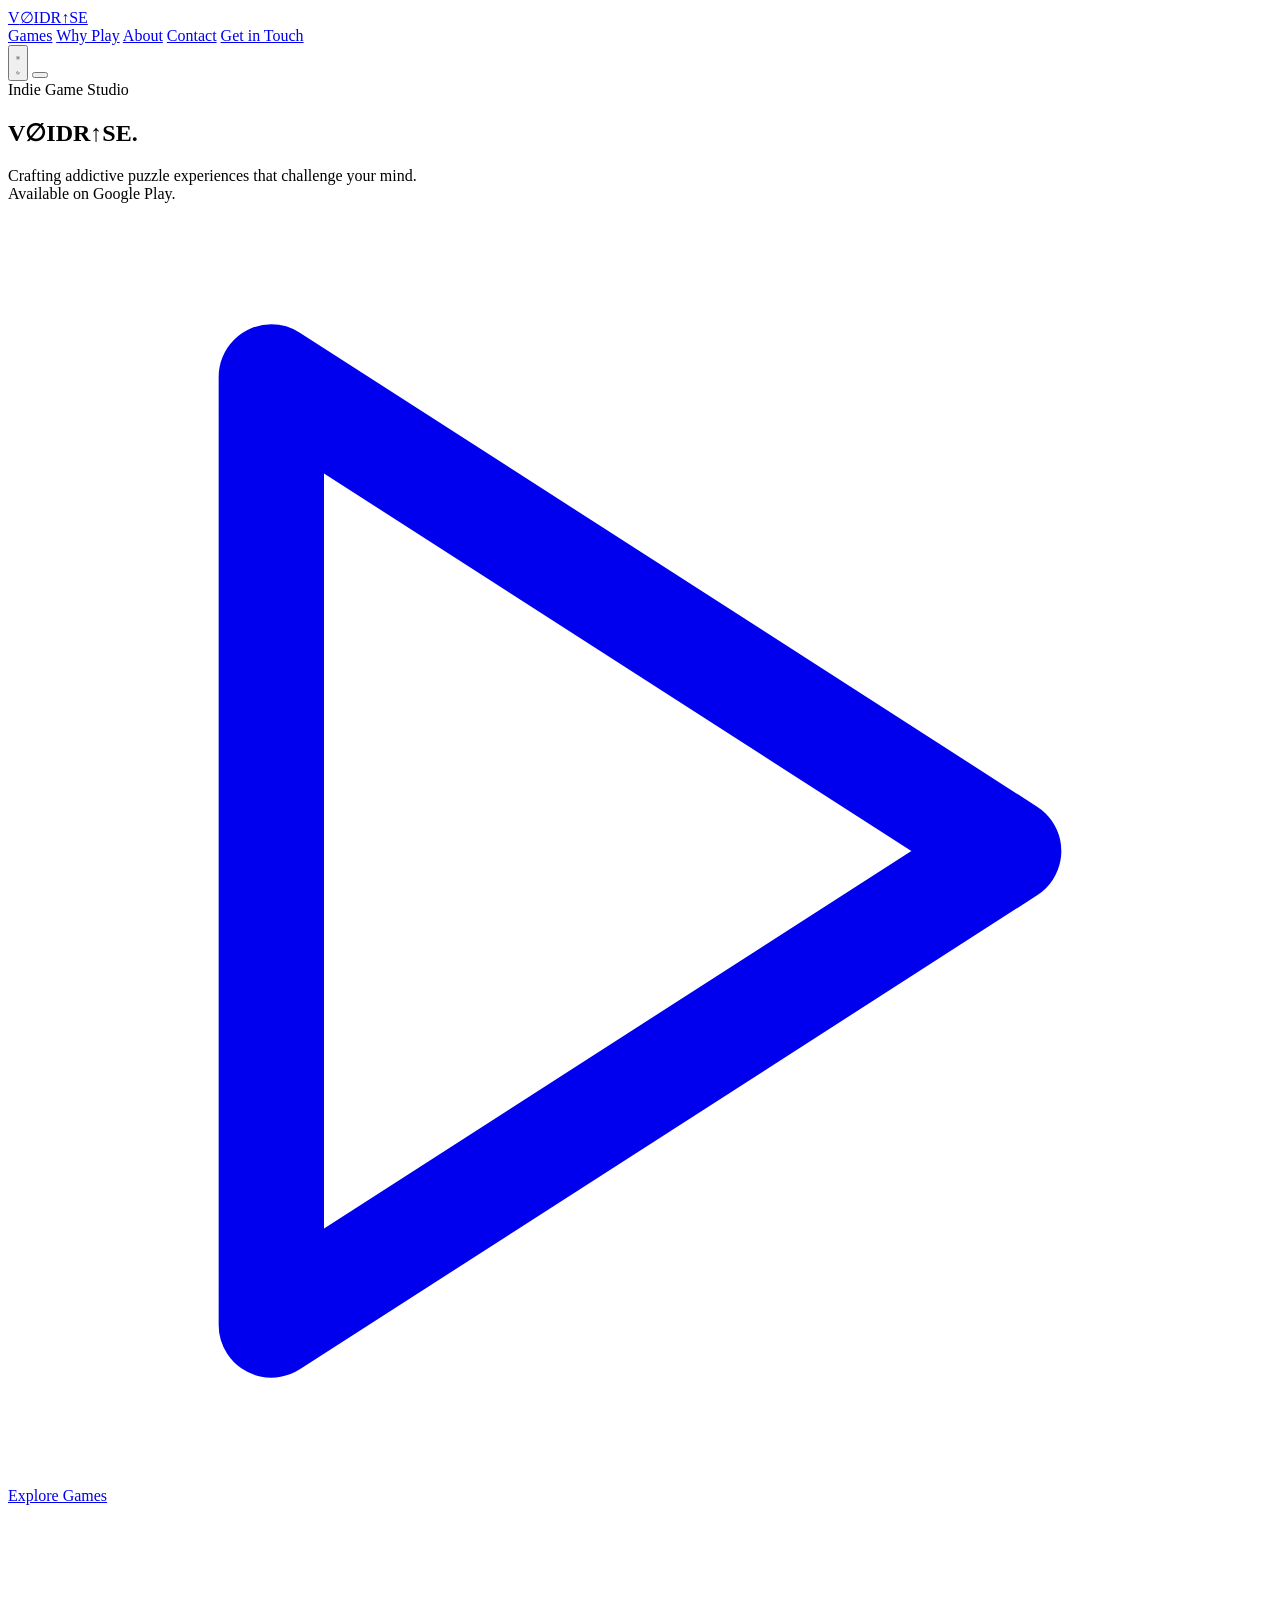
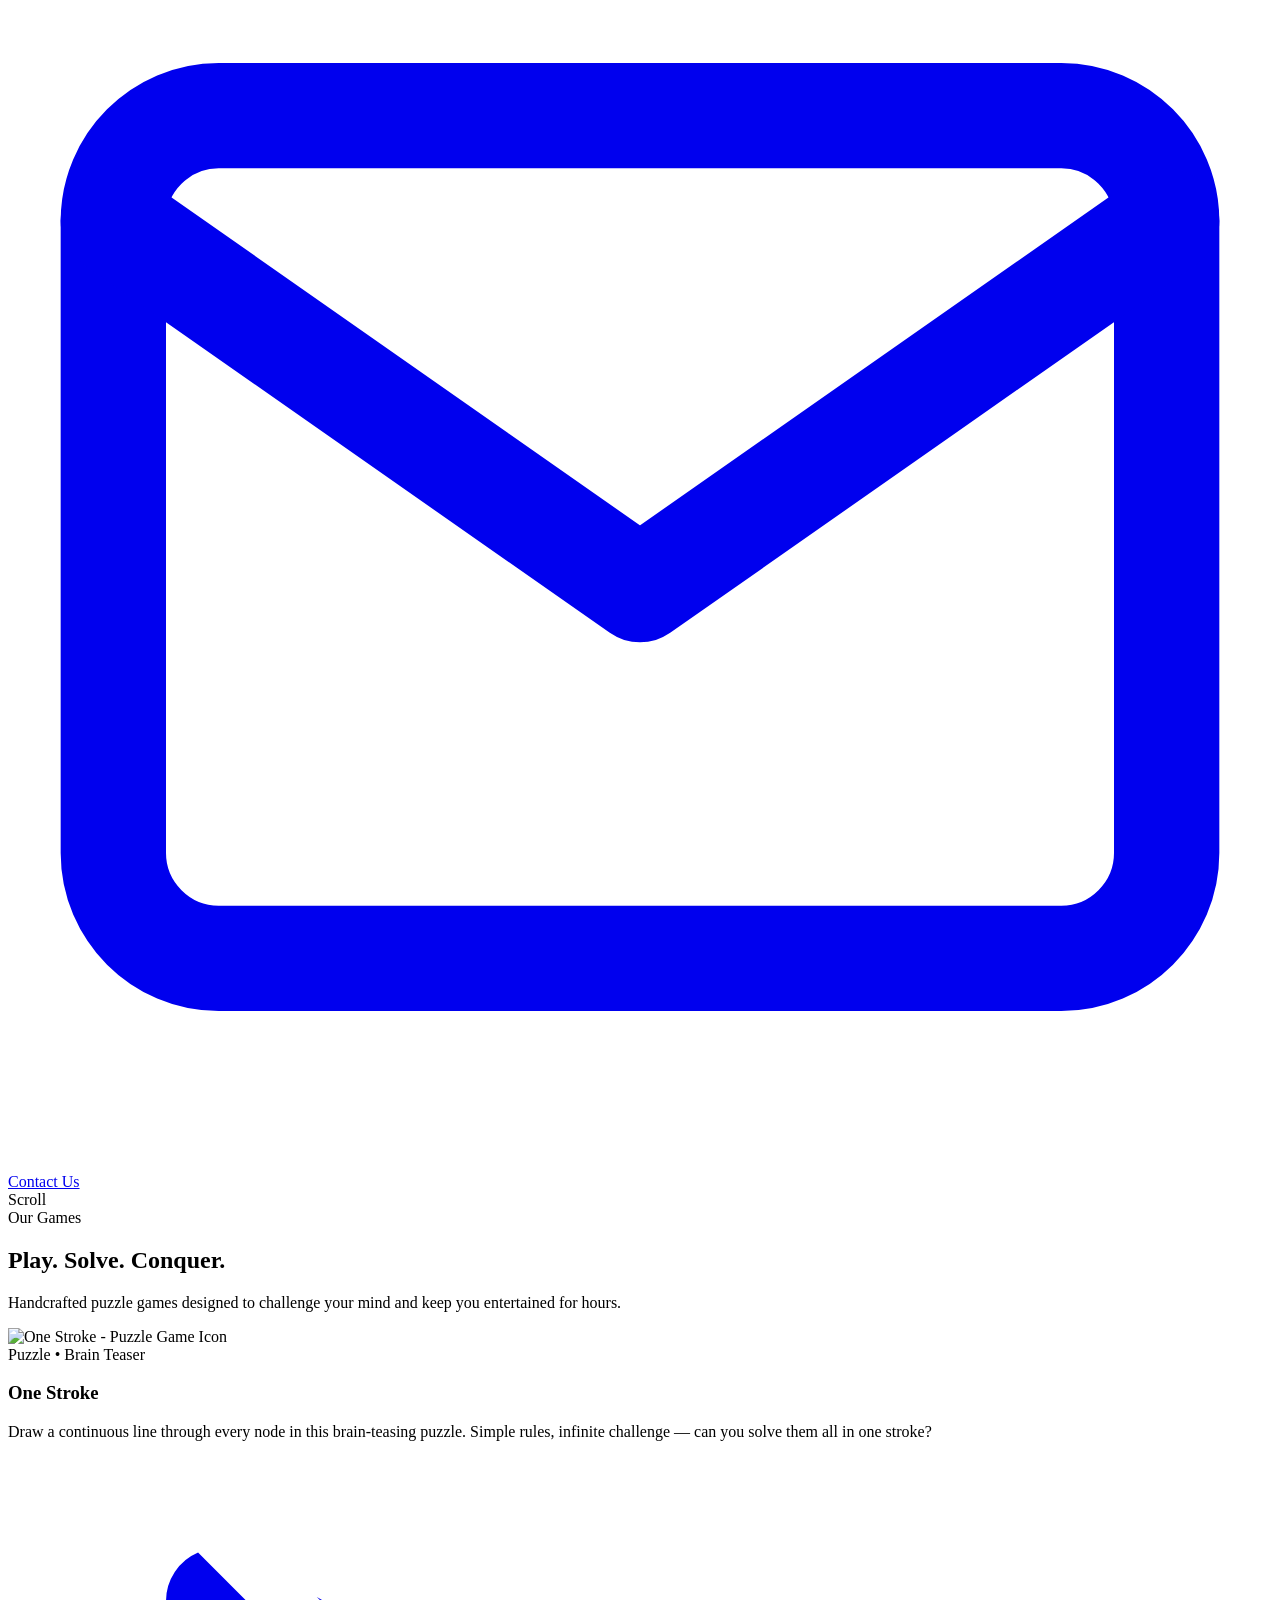
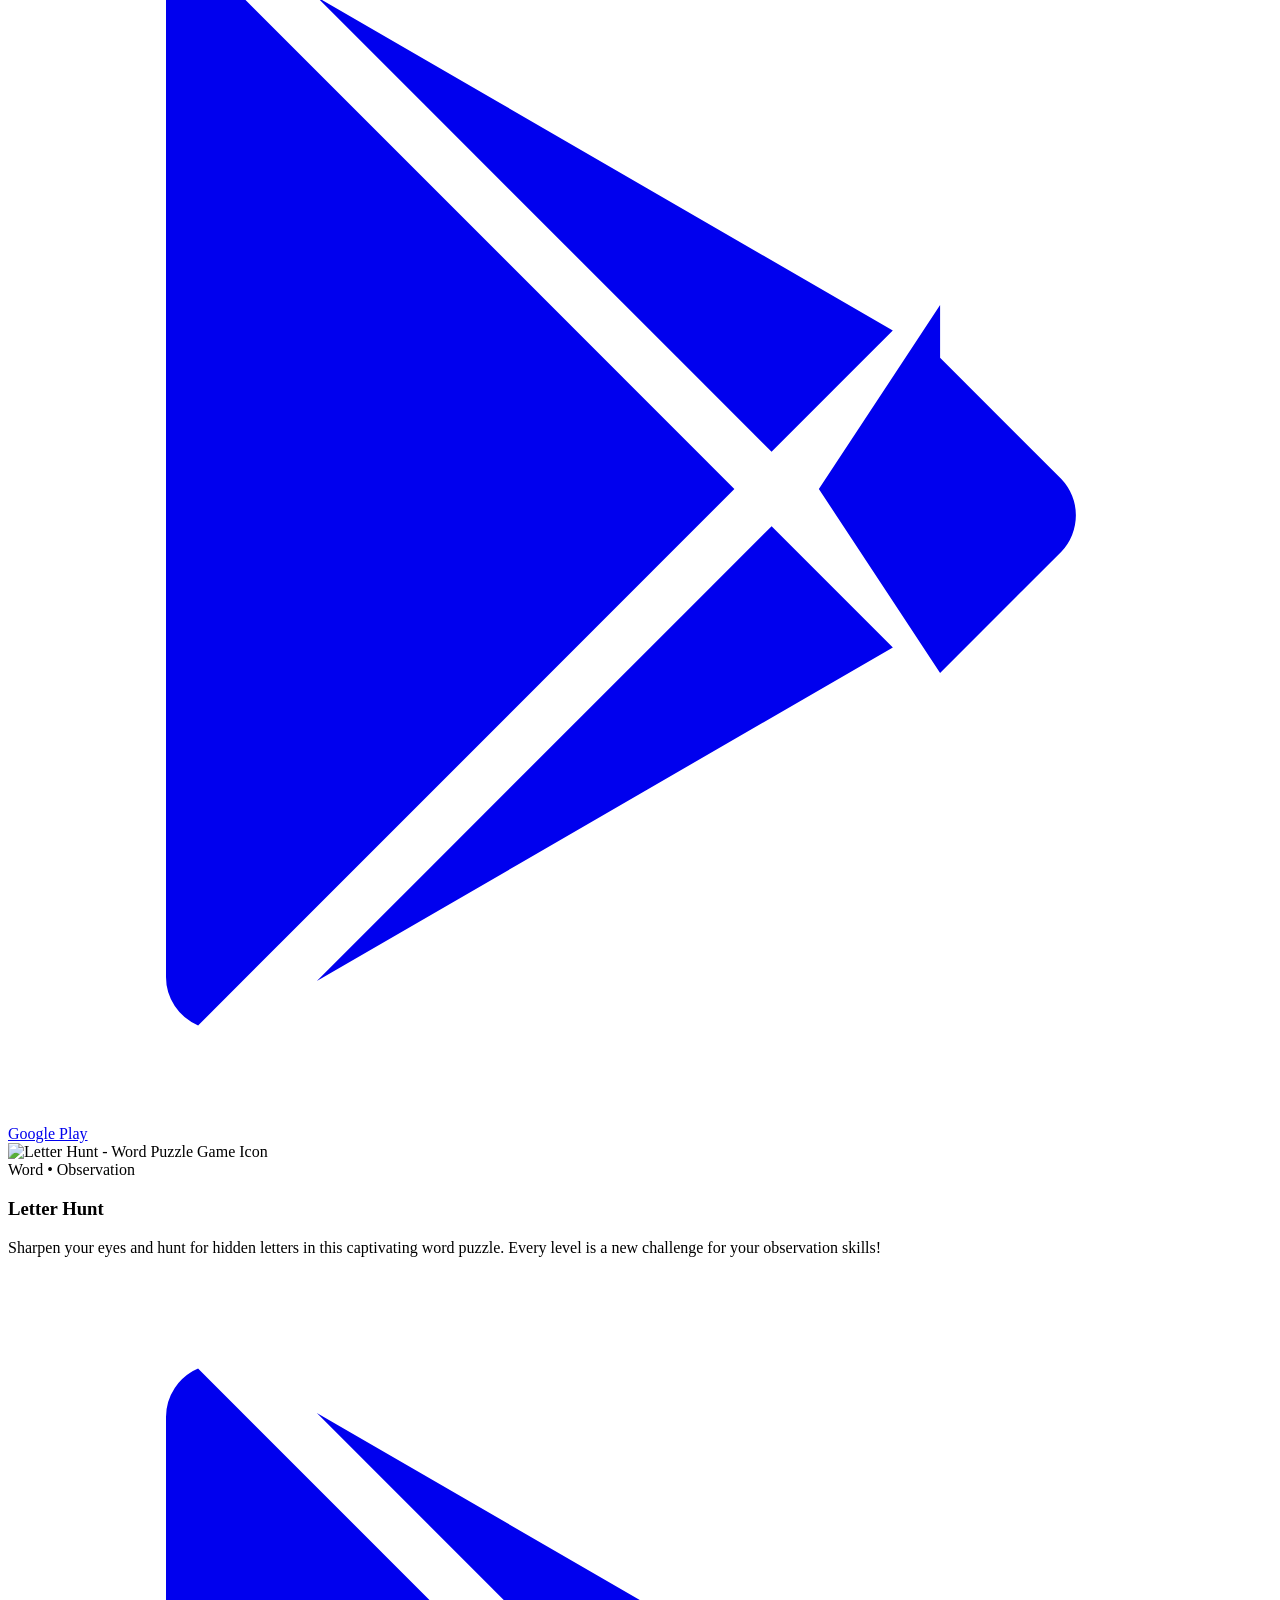
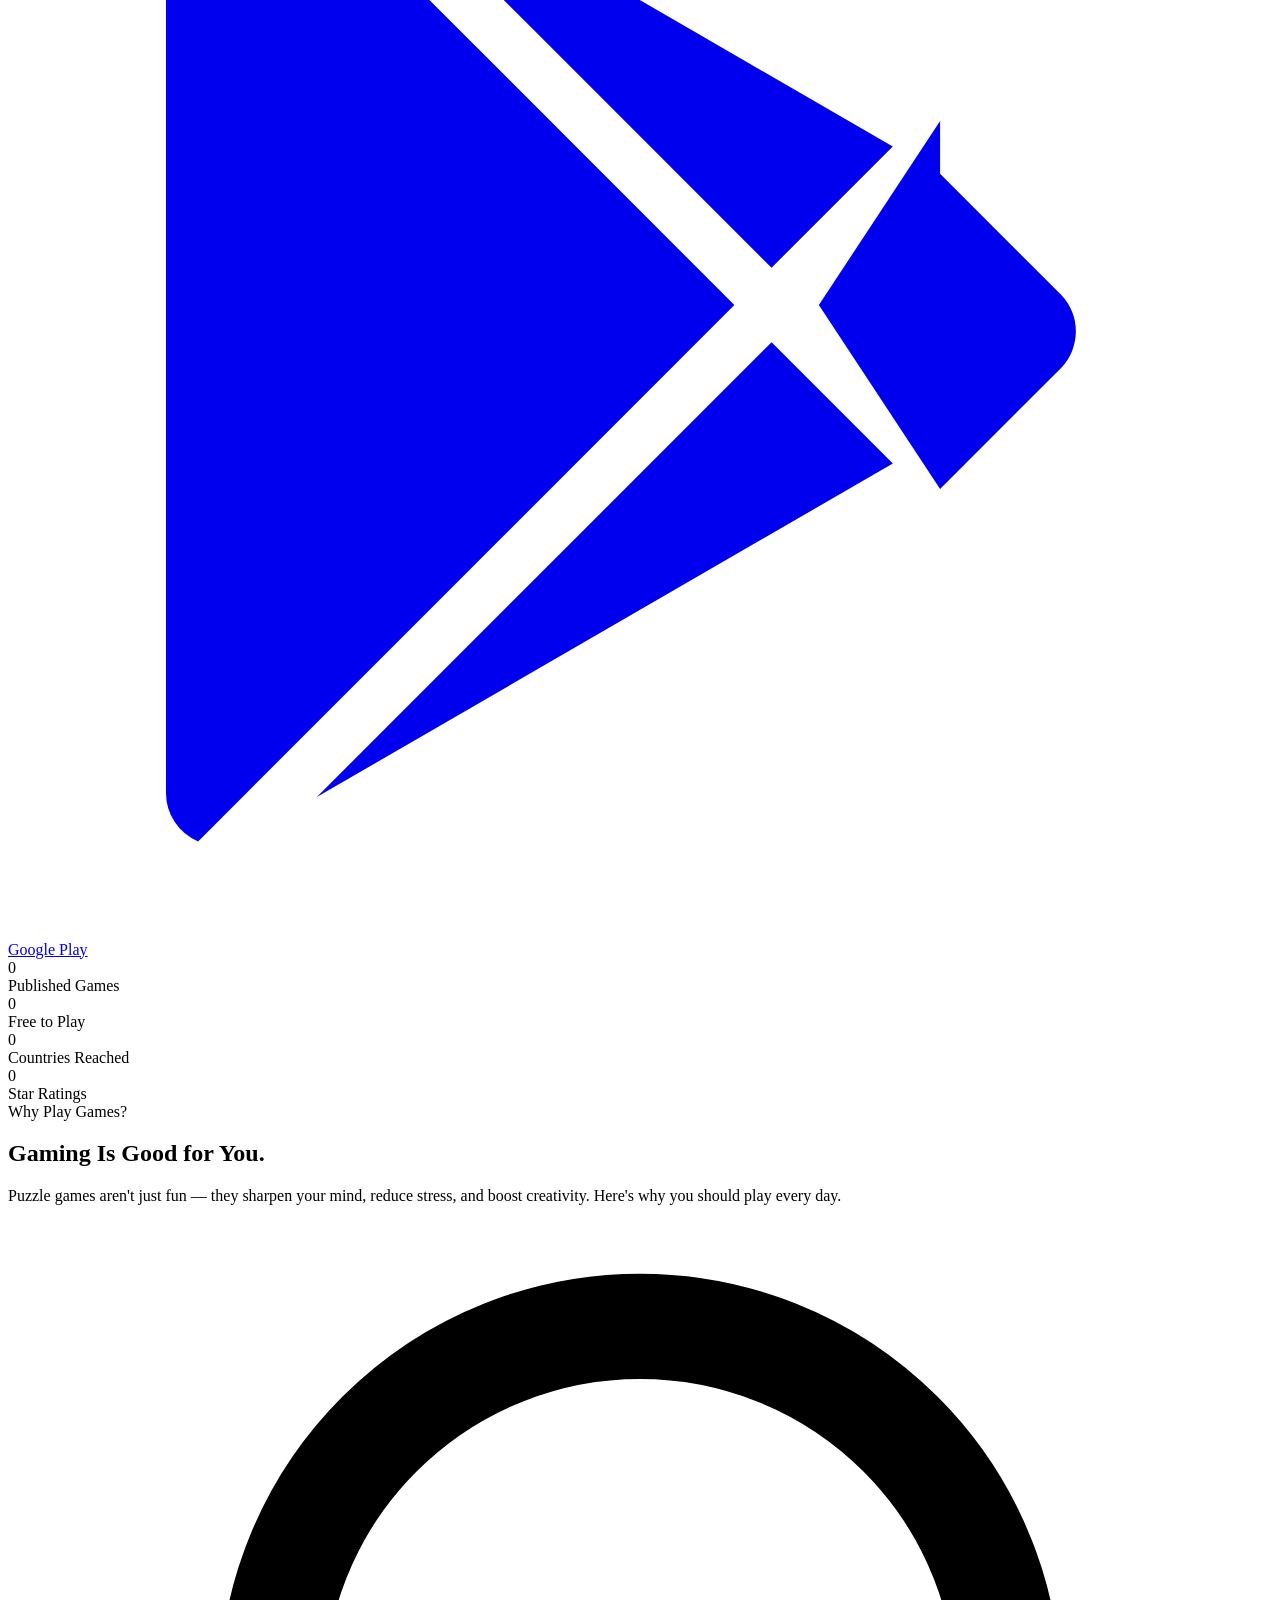
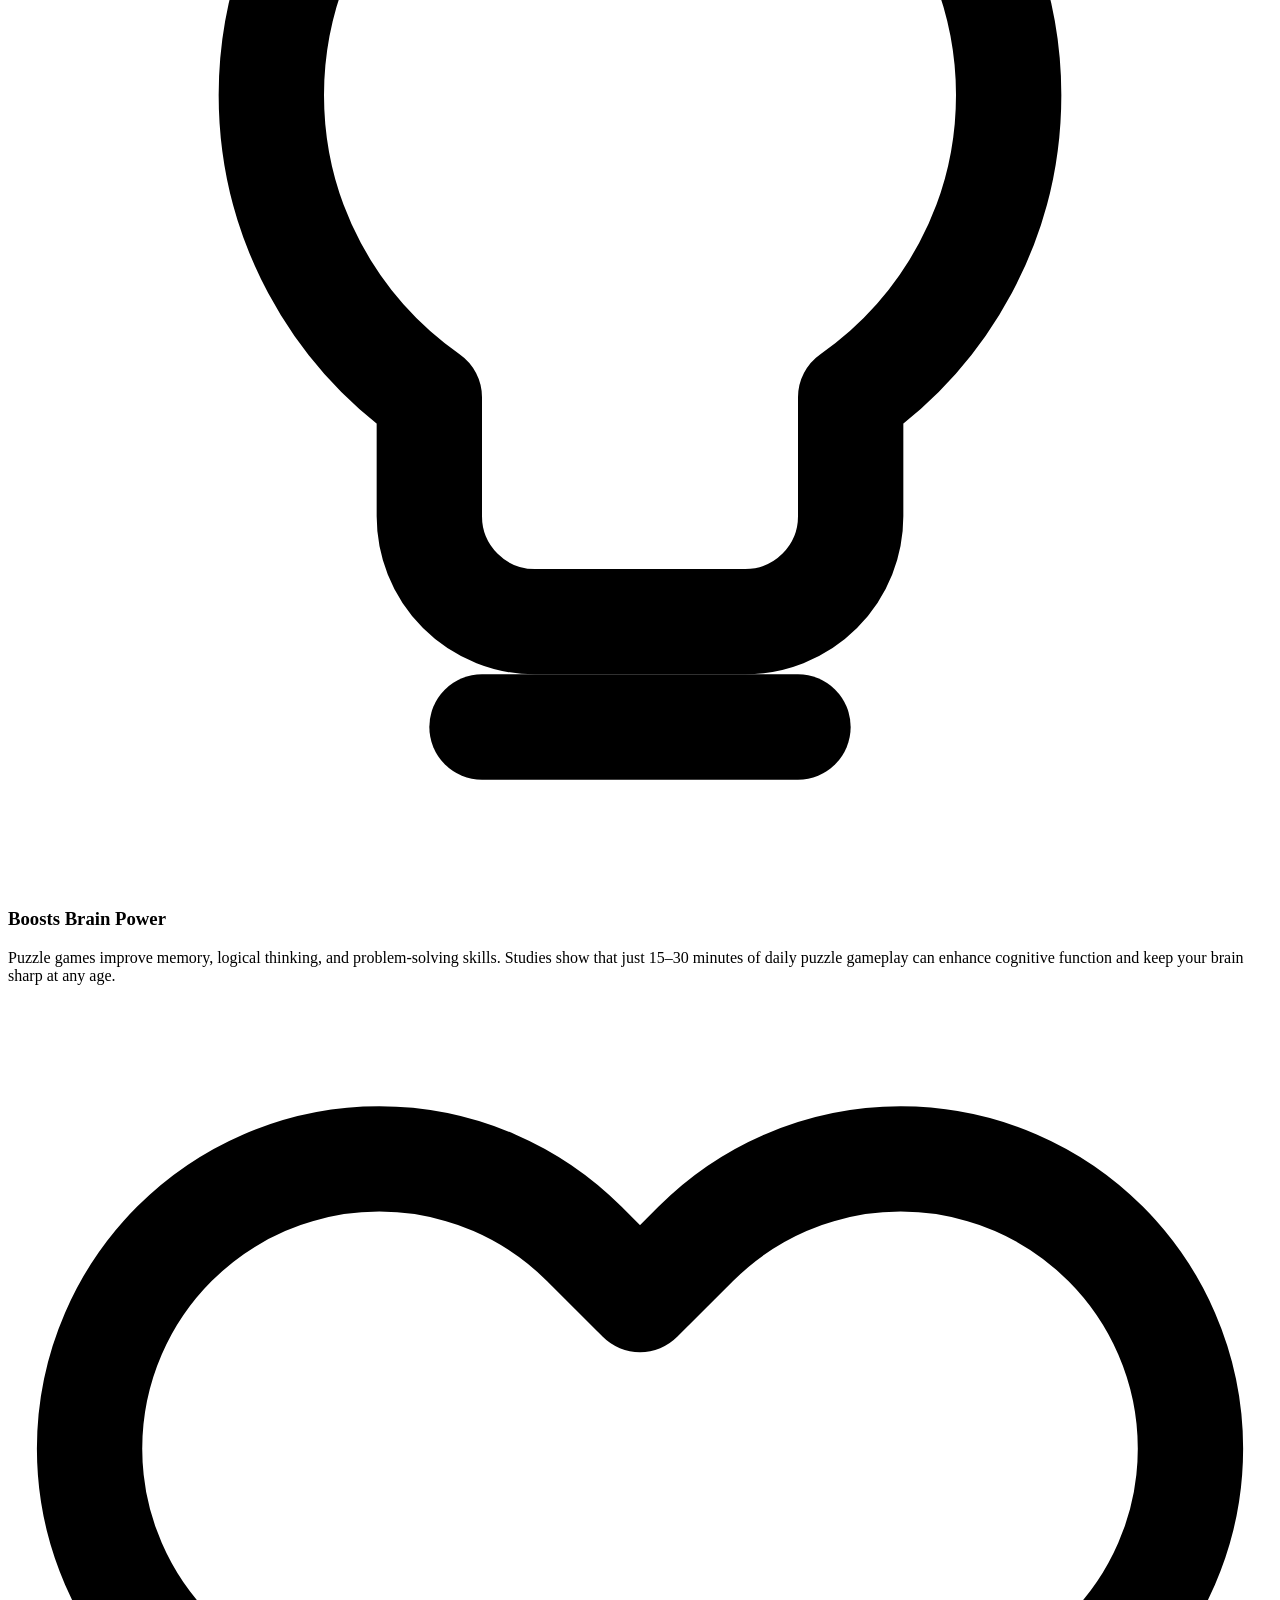
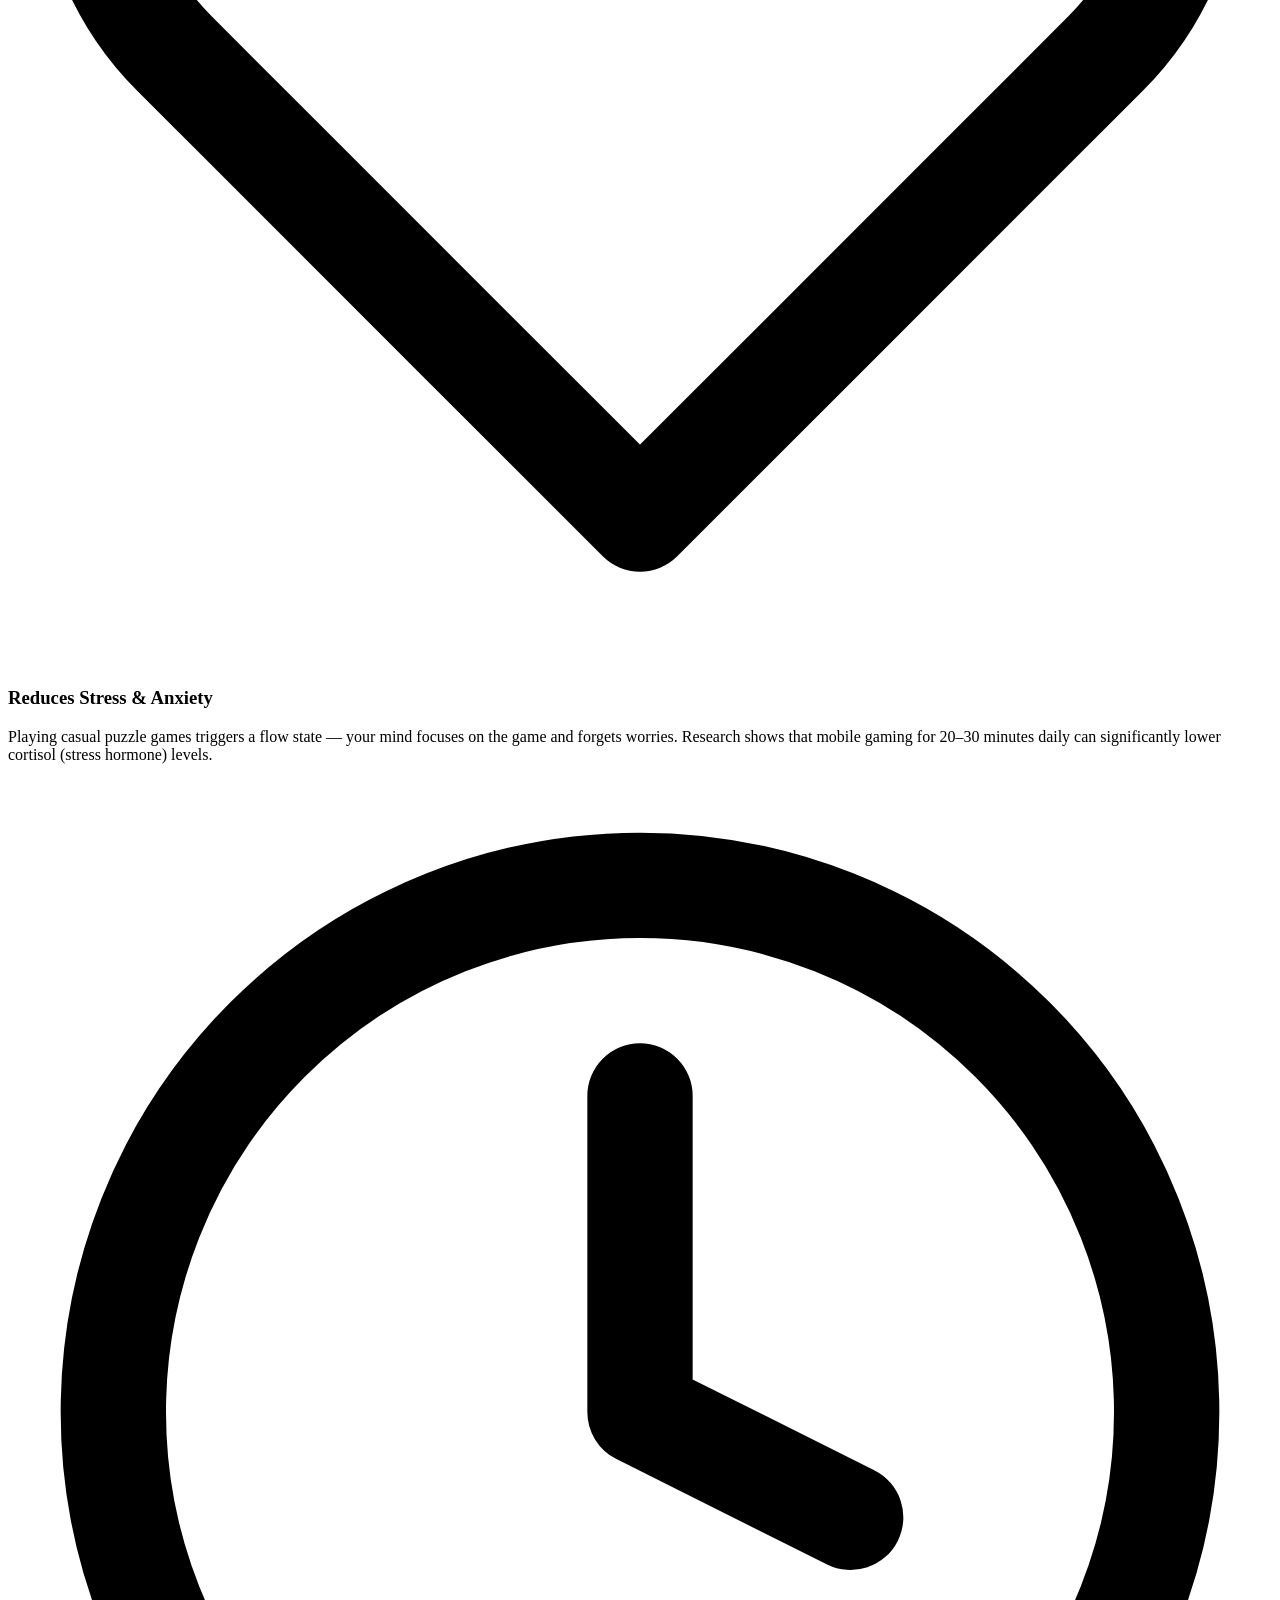
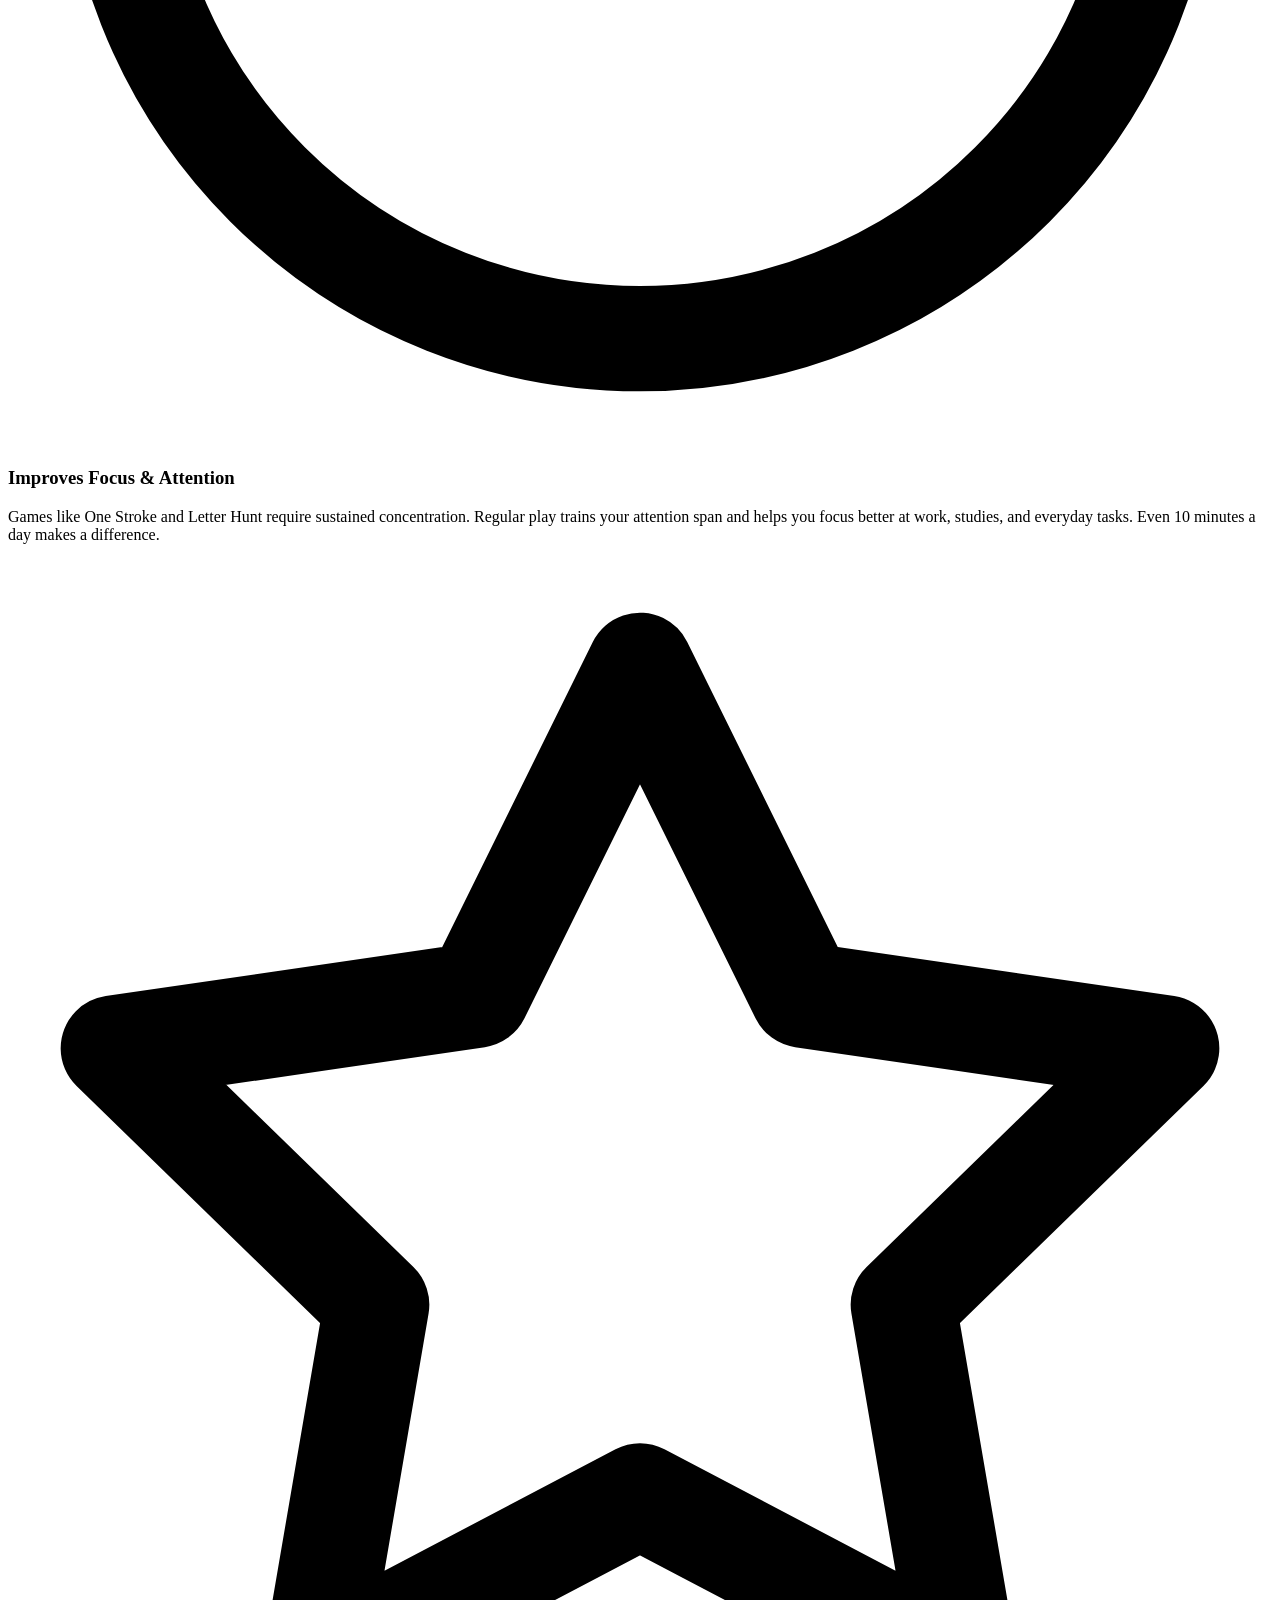
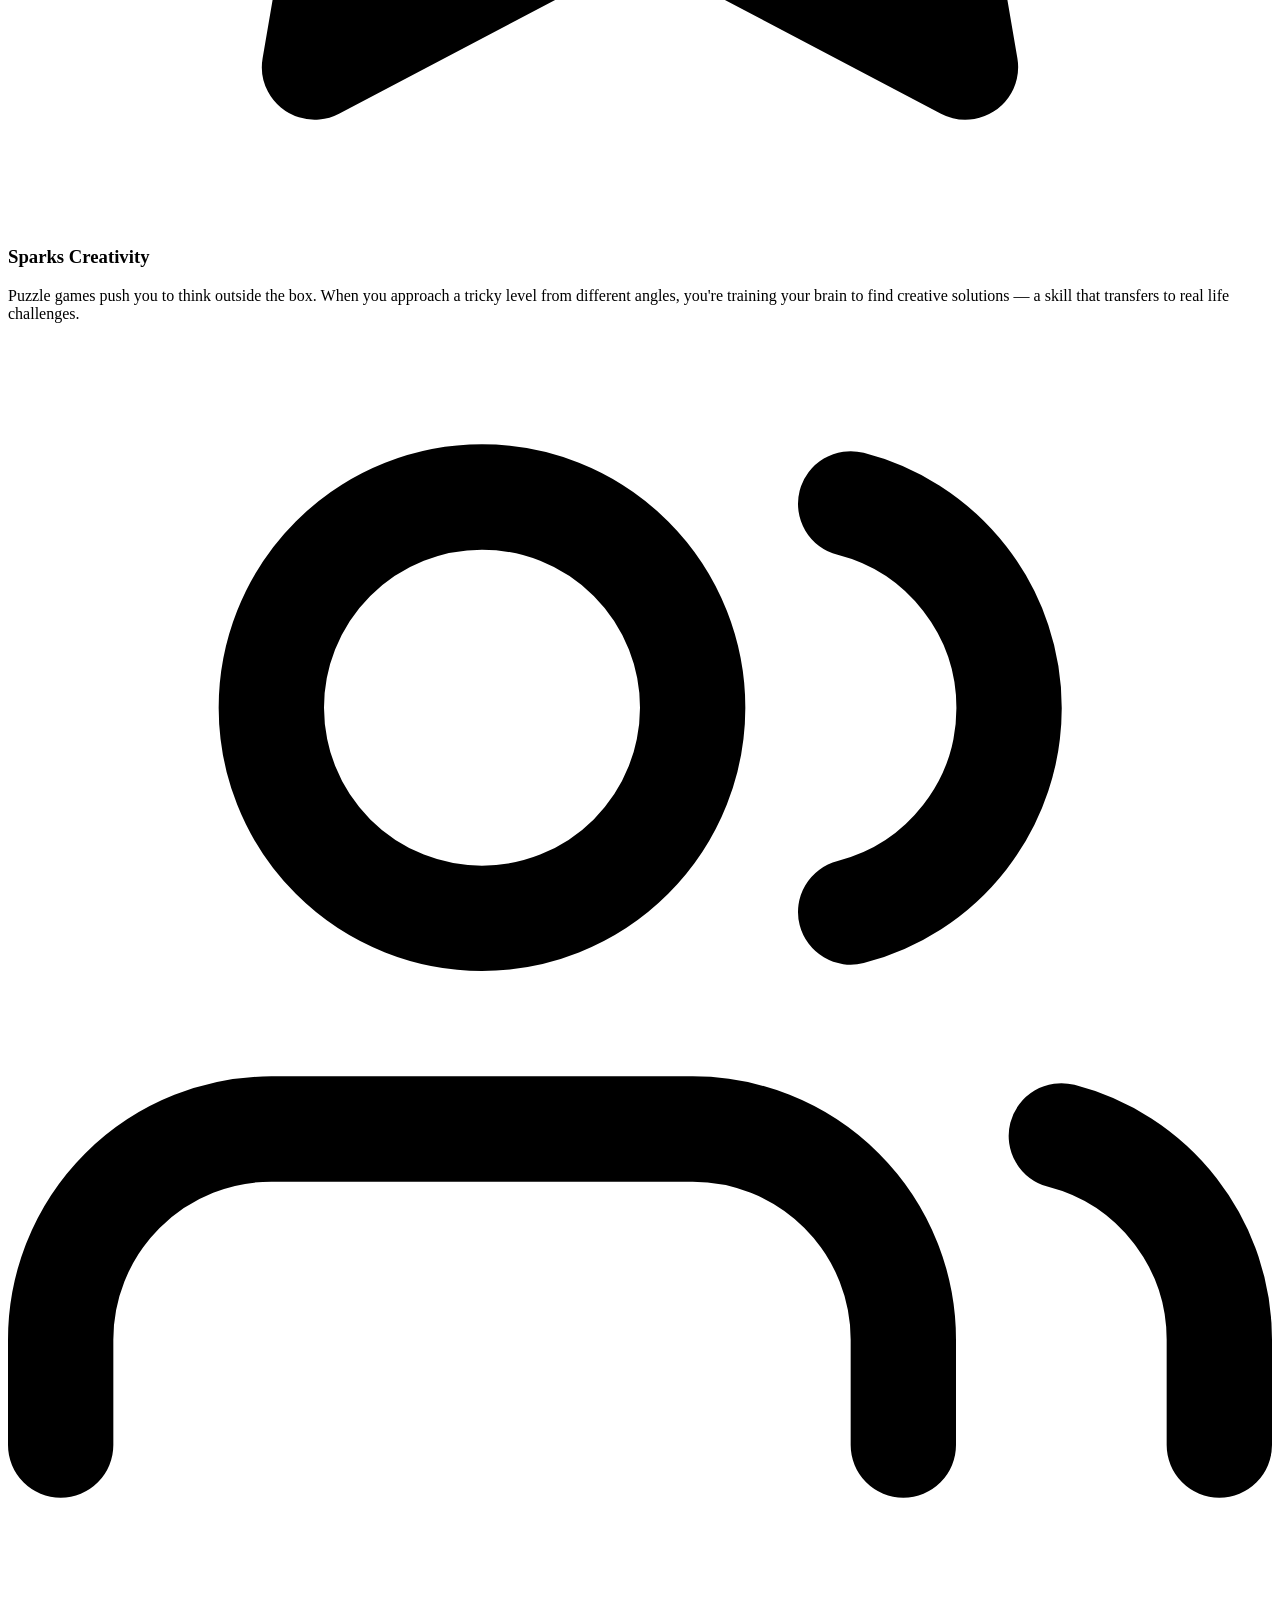
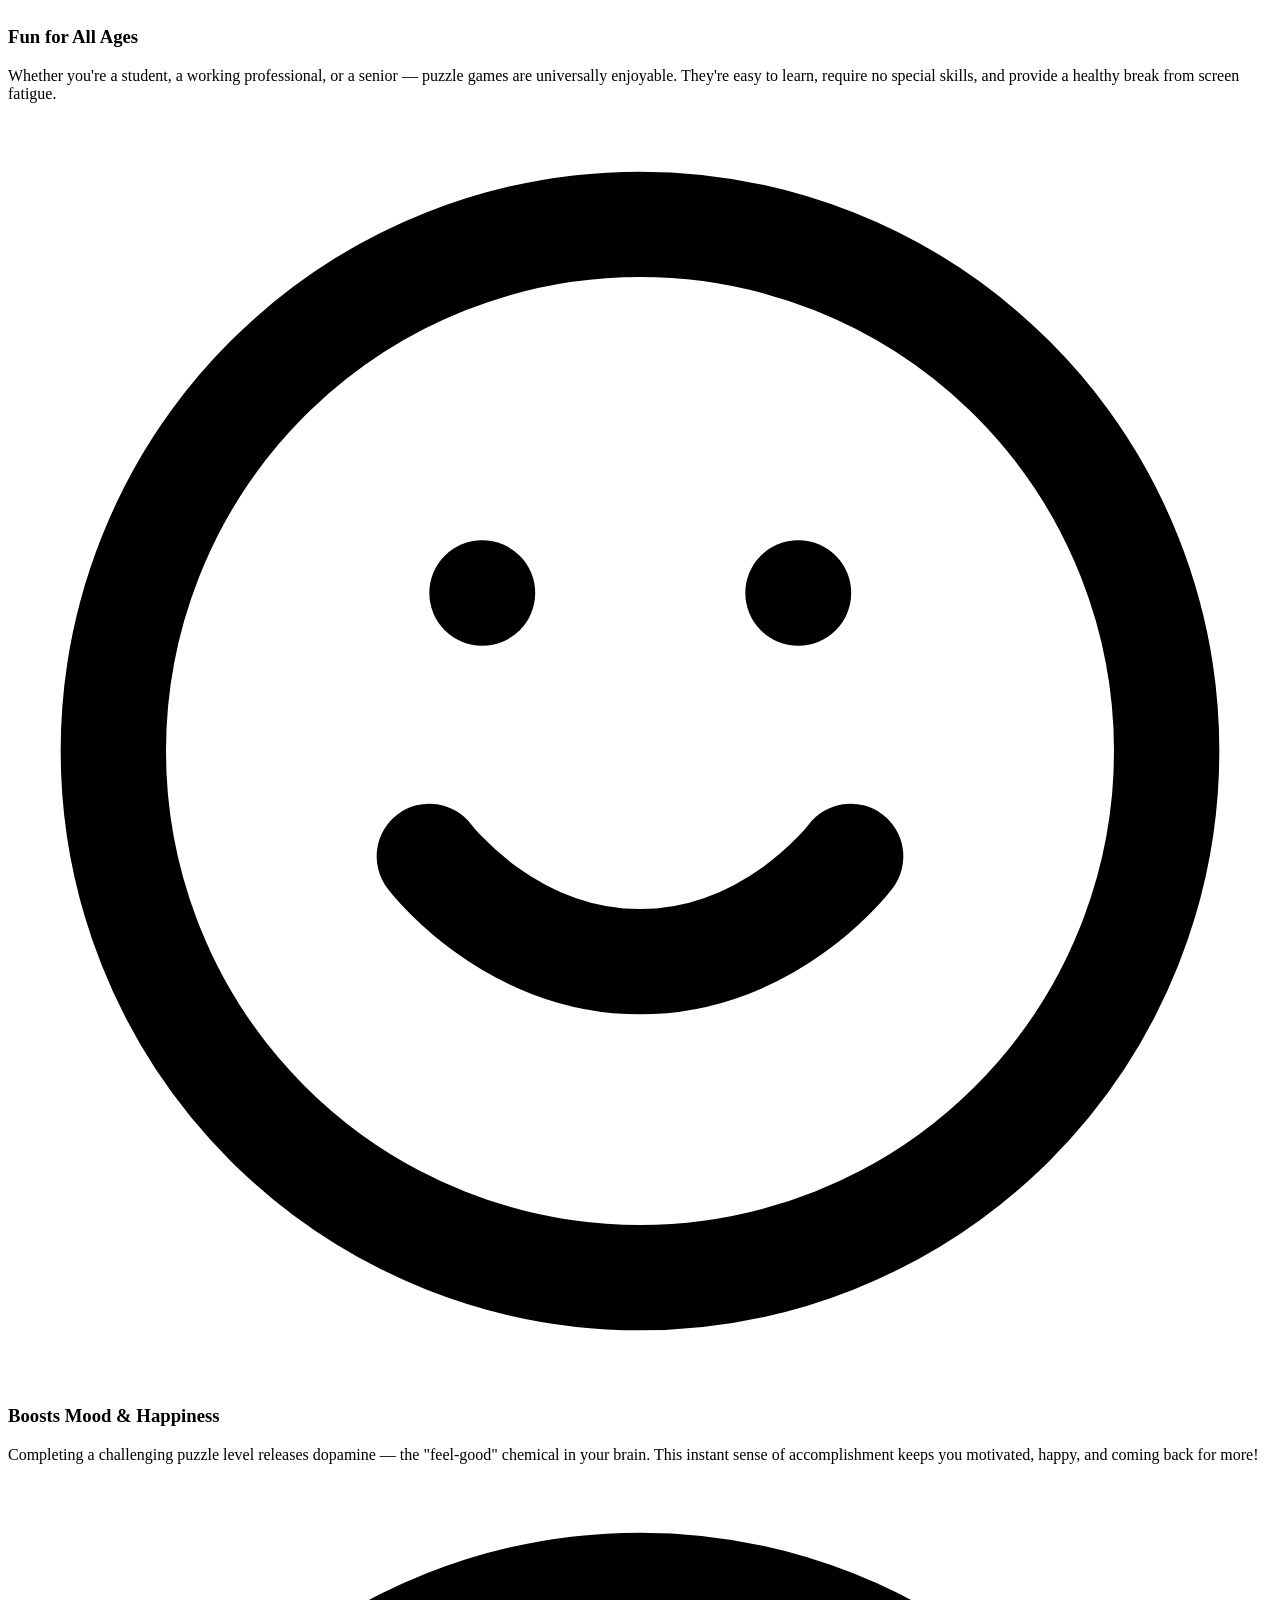
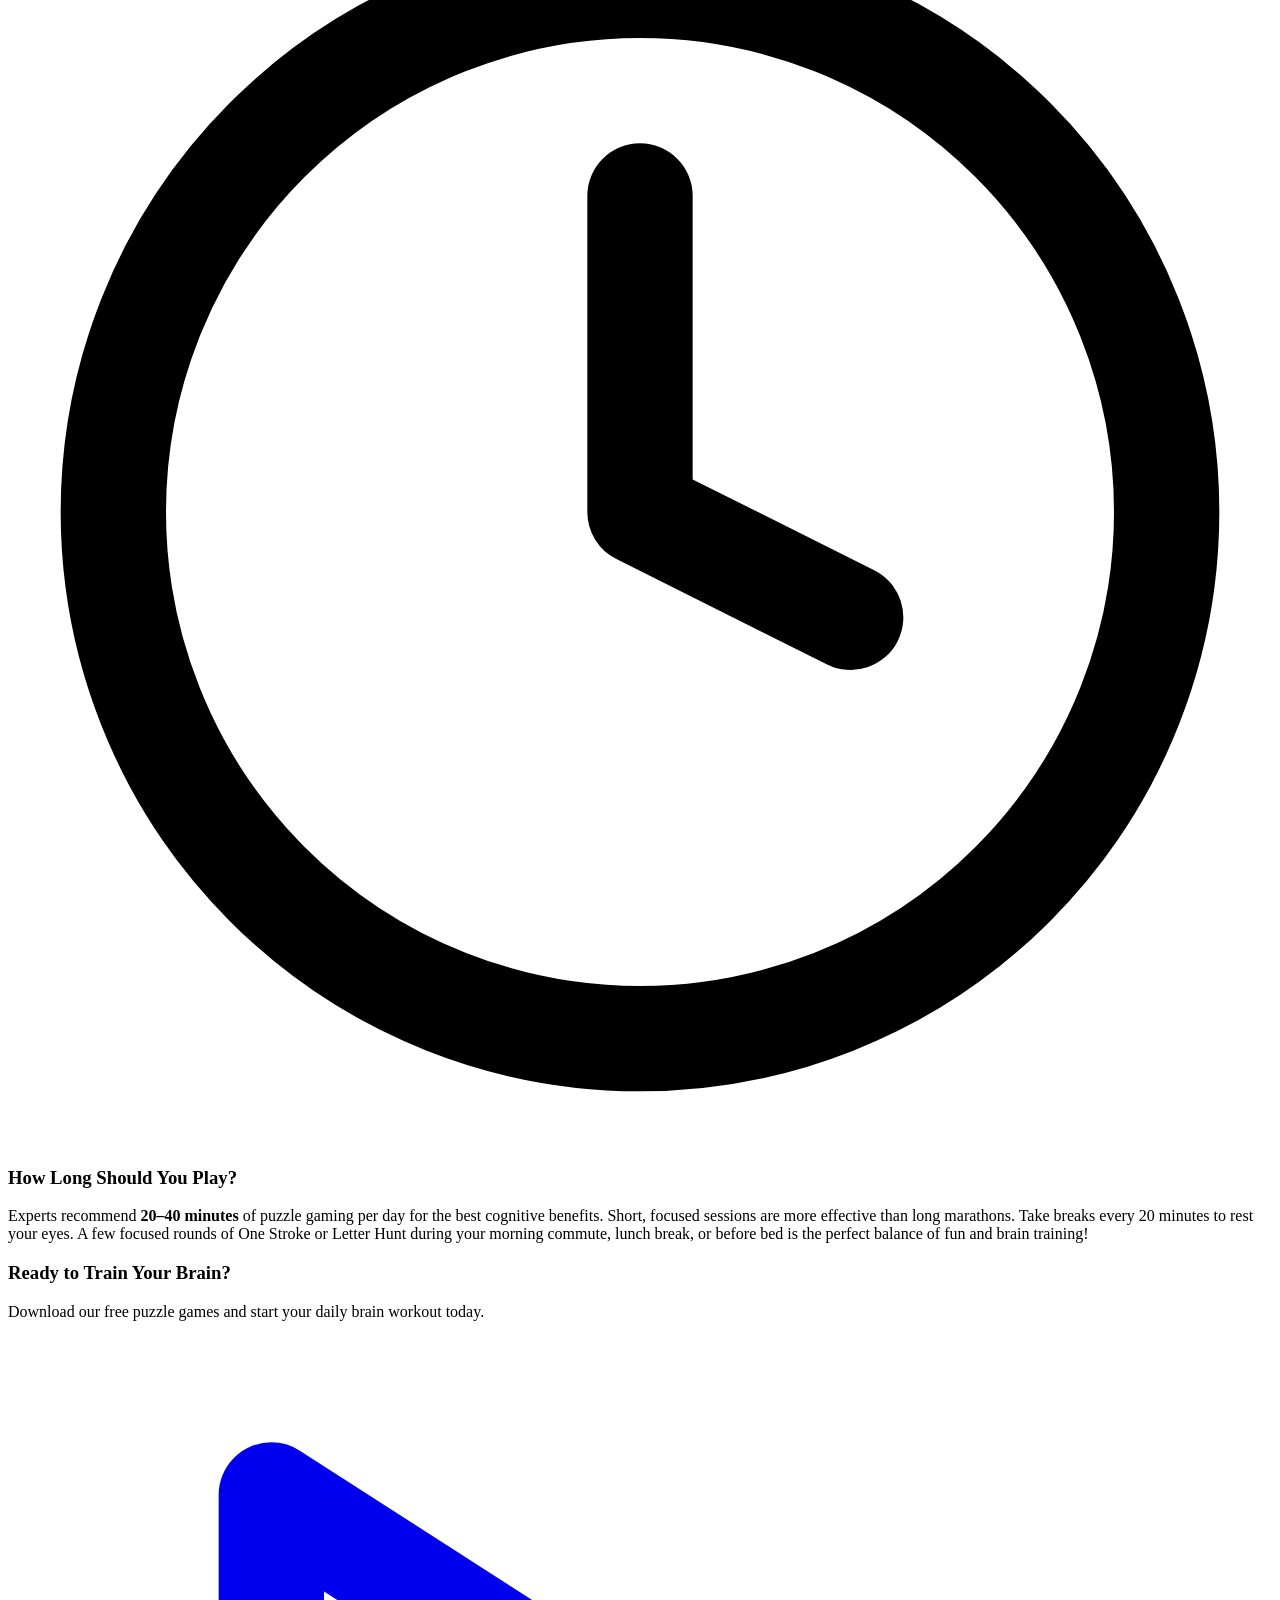
==== index.html @ 549d4397 "Update index.html" ====
<!DOCTYPE html>
<html lang="en">
<head>
  <meta charset="UTF-8">
  <meta name="viewport" content="width=device-width, initial-scale=1.0">
  <meta name="google-site-verification" content="-599iql3b9K556Ob4IYqSVy71YFqyRTFsIsLV1aF6i4" />
  <meta name="google-site-verification" content="NY7Jh0VaXWOucvifBEshpca1HCC5fdff2Ht_9zZyiKg" />

  <!-- SEO Meta -->
  <title>VOIDRISE — Indie Game Studio | Puzzle Games on Google Play</title>
  <meta name="description" content="VOIDRISE is an indie game studio crafting addictive puzzle experiences. Play our games Letter Hunt and One Stroke on Google Play.">
  <meta name="keywords" content="VOIDRISE, indie games, puzzle games, Letter Hunt, One Stroke, mobile games, Google Play, Android games">
  <meta name="author" content="VOIDRISE">

  <!-- Open Graph -->
  <meta property="og:type" content="website">
  <meta property="og:title" content="VOIDRISE — Indie Game Studio">
  <meta property="og:description" content="Crafting addictive puzzle experiences. Play Letter Hunt and One Stroke on Google Play.">
  <meta property="og:url" content="https://harsha07xy.github.io/">

  <!-- Favicon (inline SVG data URI) -->
  <link rel="icon" href="data:image/svg+xml,<svg xmlns='http://www.w3.org/2000/svg' viewBox='0 0 100 100'><text y='.9em' font-size='90'>🎮</text></svg>">

  <!-- Stylesheets -->
  <link rel="stylesheet" href="style.css">
</head>
<body>

  <!-- Mobile Nav Overlay -->
  <div class="nav-overlay" aria-hidden="true"></div>

  <!-- ===================== NAVIGATION ===================== -->
  <nav class="navbar" id="navbar" role="navigation" aria-label="Main navigation">
    <div class="navbar-inner">
      <a href="#" class="nav-logo" aria-label="VOIDRISE Home">
        V<span class="void-o">∅</span>IDR<span class="arrow">↑</span>SE
      </a>

      <div class="nav-links" id="nav-links">
        <a href="#games">Games</a>
        <a href="#why-play">Why Play</a>
        <a href="#about">About</a>
        <a href="#contact">Contact</a>
        <a href="#contact" class="nav-cta">Get in Touch</a>
      </div>

      <button class="theme-toggle" id="theme-toggle" aria-label="Toggle light/dark mode" title="Toggle theme">
        <svg class="icon-sun" viewBox="0 0 24 24" fill="none" stroke="currentColor" stroke-width="2" stroke-linecap="round" stroke-linejoin="round"><circle cx="12" cy="12" r="5"></circle><line x1="12" y1="1" x2="12" y2="3"></line><line x1="12" y1="21" x2="12" y2="23"></line><line x1="4.22" y1="4.22" x2="5.64" y2="5.64"></line><line x1="18.36" y1="18.36" x2="19.78" y2="19.78"></line><line x1="1" y1="12" x2="3" y2="12"></line><line x1="21" y1="12" x2="23" y2="12"></line><line x1="4.22" y1="19.78" x2="5.64" y2="18.36"></line><line x1="18.36" y1="5.64" x2="19.78" y2="4.22"></line></svg>
        <svg class="icon-moon" viewBox="0 0 24 24" fill="none" stroke="currentColor" stroke-width="2" stroke-linecap="round" stroke-linejoin="round"><path d="M21 12.79A9 9 0 1111.21 3 7 7 0 0021 12.79z"></path></svg>
      </button>

      <button class="nav-toggle" id="nav-toggle" aria-label="Toggle navigation menu" aria-expanded="false">
        <span></span>
        <span></span>
        <span></span>
      </button>
    </div>
  </nav>

  <!-- ===================== HERO SECTION ===================== -->
  <section class="hero" id="hero">
    <div class="hero-content">
      <div class="hero-badge">
        <span class="dot"></span>
        Indie Game Studio
      </div>

      <h1 class="hero-title">
        V<span class="void-o">∅</span>IDR<span class="arrow-char">↑</span>SE<span class="hero-dot">.</span>
      </h1>

      <p class="hero-tagline">
        Crafting addictive puzzle experiences that challenge your mind.<br>
        Available on Google Play.
      </p>

      <div class="hero-buttons">
        <a href="#games" class="btn btn-primary">
          <svg viewBox="0 0 24 24" fill="none" stroke="currentColor" stroke-width="2" stroke-linecap="round" stroke-linejoin="round"><polygon points="5 3 19 12 5 21 5 3"></polygon></svg>
          Explore Games
        </a>
        <a href="#contact" class="btn btn-outline">
          <svg viewBox="0 0 24 24" fill="none" stroke="currentColor" stroke-width="2" stroke-linecap="round" stroke-linejoin="round"><path d="M4 4h16c1.1 0 2 .9 2 2v12c0 1.1-.9 2-2 2H4c-1.1 0-2-.9-2-2V6c0-1.1.9-2 2-2z"></path><polyline points="22,6 12,13 2,6"></polyline></svg>
          Contact Us
        </a>
      </div>
    </div>

    <div class="hero-scroll" aria-label="Scroll down">
      <span>Scroll</span>
      <div class="scroll-line"></div>
    </div>
  </section>

  <!-- ===================== GAMES SECTION ===================== -->
  <section class="games" id="games">
    <div class="container">
      <div class="games-header reveal">
        <span class="section-label">Our Games</span>
        <h2 class="section-title">Play. Solve. Conquer.</h2>
        <p class="section-subtitle">
          Handcrafted puzzle games designed to challenge your mind and keep you entertained for hours.
        </p>
      </div>

      <div class="games-grid">
        <!-- Game Card 1: One Stroke -->
        <div class="game-card reveal">
          <div class="game-card-image">
            <img src="assets/one stroke.webp" alt="One Stroke - Puzzle Game Icon" loading="lazy">
          </div>
          <div class="game-card-body">
            <span class="game-card-genre">Puzzle • Brain Teaser</span>
            <h3 class="game-card-title">One Stroke</h3>
            <p class="game-card-desc">
              Draw a continuous line through every node in this brain-teasing puzzle. Simple rules, infinite challenge — can you solve them all in one stroke?
            </p>
            <div class="game-card-actions">
              <a href="https://play.google.com/store/apps/details?id=com.cs_boiii.one_stroke" target="_blank" rel="noopener" class="play-store-btn" aria-label="Download One Stroke on Google Play">
                <svg viewBox="0 0 24 24" fill="currentColor"><path d="M3.609 1.814L13.792 12 3.61 22.186a.996.996 0 01-.61-.92V2.734a1 1 0 01.609-.92zm10.89 10.893l2.302 2.302-10.937 6.333 8.635-8.635zm3.199-3.199l2.302 2.302a1 1 0 010 1.38l-2.302 2.302L15.396 12l2.302-3.492zM5.864 2.658L16.8 8.99l-2.302 2.302L5.864 2.658z"/></svg>
                Google Play
              </a>
            </div>
          </div>
        </div>

        <!-- Game Card 2: Letter Hunt -->
        <div class="game-card reveal">
          <div class="game-card-image">
            <img src="assets/letterhunt.webp" alt="Letter Hunt - Word Puzzle Game Icon" loading="lazy">
          </div>
          <div class="game-card-body">
            <span class="game-card-genre">Word • Observation</span>
            <h3 class="game-card-title">Letter Hunt</h3>
            <p class="game-card-desc">
              Sharpen your eyes and hunt for hidden letters in this captivating word puzzle. Every level is a new challenge for your observation skills!
            </p>
            <div class="game-card-actions">
              <a href="https://play.google.com/store/apps/details?id=com.voidrise.letter_hunt" target="_blank" rel="noopener" class="play-store-btn" aria-label="Download Letter Hunt on Google Play">
                <svg viewBox="0 0 24 24" fill="currentColor"><path d="M3.609 1.814L13.792 12 3.61 22.186a.996.996 0 01-.61-.92V2.734a1 1 0 01.609-.92zm10.89 10.893l2.302 2.302-10.937 6.333 8.635-8.635zm3.199-3.199l2.302 2.302a1 1 0 010 1.38l-2.302 2.302L15.396 12l2.302-3.492zM5.864 2.658L16.8 8.99l-2.302 2.302L5.864 2.658z"/></svg>
                Google Play
              </a>
            </div>
          </div>
        </div>
      </div>
    </div>
  </section>

  <!-- ===================== STATS SECTION ===================== -->
  <section class="stats" id="stats">
    <div class="container">
      <div class="stats-grid reveal">
        <div class="stat-card">
          <div class="stat-number" data-count="2" data-suffix="">0</div>
          <div class="stat-label">Published Games</div>
        </div>
        <div class="stat-card">
          <div class="stat-number" data-count="100" data-suffix="%">0</div>
          <div class="stat-label">Free to Play</div>
        </div>
        <div class="stat-card">
          <div class="stat-number" data-count="150" data-suffix="+">0</div>
          <div class="stat-label">Countries Reached</div>
        </div>
        <div class="stat-card">
          <div class="stat-number" data-count="5" data-suffix="★">0</div>
          <div class="stat-label">Star Ratings</div>
        </div>
      </div>
    </div>
  </section>

  <!-- ===================== WHY PLAY GAMES SECTION ===================== -->
  <section class="why-play" id="why-play">
    <div class="container">
      <div class="why-play-header reveal">
        <span class="section-label">Why Play Games?</span>
        <h2 class="section-title">Gaming Is Good for You.</h2>
        <p class="section-subtitle">
          Puzzle games aren't just fun — they sharpen your mind, reduce stress, and boost creativity. Here's why you should play every day.
        </p>
      </div>

      <!-- Benefits Grid -->
      <div class="benefits-grid">

        <div class="benefit-card reveal">
          <div class="benefit-icon">
            <svg viewBox="0 0 24 24" fill="none" stroke="currentColor" stroke-width="2" stroke-linecap="round" stroke-linejoin="round"><path d="M12 2a7 7 0 017 7c0 2.38-1.19 4.47-3 5.74V17a2 2 0 01-2 2h-4a2 2 0 01-2-2v-2.26C6.19 13.47 5 11.38 5 9a7 7 0 017-7z"></path><line x1="9" y1="21" x2="15" y2="21"></line></svg>
          </div>
          <h3>Boosts Brain Power</h3>
          <p>Puzzle games improve memory, logical thinking, and problem-solving skills. Studies show that just 15–30 minutes of daily puzzle gameplay can enhance cognitive function and keep your brain sharp at any age.</p>
        </div>

        <div class="benefit-card reveal">
          <div class="benefit-icon benefit-icon--green">
            <svg viewBox="0 0 24 24" fill="none" stroke="currentColor" stroke-width="2" stroke-linecap="round" stroke-linejoin="round"><path d="M20.84 4.61a5.5 5.5 0 00-7.78 0L12 5.67l-1.06-1.06a5.5 5.5 0 00-7.78 7.78l1.06 1.06L12 21.23l7.78-7.78 1.06-1.06a5.5 5.5 0 000-7.78z"></path></svg>
          </div>
          <h3>Reduces Stress & Anxiety</h3>
          <p>Playing casual puzzle games triggers a flow state — your mind focuses on the game and forgets worries. Research shows that mobile gaming for 20–30 minutes daily can significantly lower cortisol (stress hormone) levels.</p>
        </div>

        <div class="benefit-card reveal">
          <div class="benefit-icon benefit-icon--cyan">
            <svg viewBox="0 0 24 24" fill="none" stroke="currentColor" stroke-width="2" stroke-linecap="round" stroke-linejoin="round"><circle cx="12" cy="12" r="10"></circle><polyline points="12 6 12 12 16 14"></polyline></svg>
          </div>
          <h3>Improves Focus & Attention</h3>
          <p>Games like One Stroke and Letter Hunt require sustained concentration. Regular play trains your attention span and helps you focus better at work, studies, and everyday tasks. Even 10 minutes a day makes a difference.</p>
        </div>

        <div class="benefit-card reveal">
          <div class="benefit-icon benefit-icon--orange">
            <svg viewBox="0 0 24 24" fill="none" stroke="currentColor" stroke-width="2" stroke-linecap="round" stroke-linejoin="round"><polygon points="12 2 15.09 8.26 22 9.27 17 14.14 18.18 21.02 12 17.77 5.82 21.02 7 14.14 2 9.27 8.91 8.26 12 2"></polygon></svg>
          </div>
          <h3>Sparks Creativity</h3>
          <p>Puzzle games push you to think outside the box. When you approach a tricky level from different angles, you're training your brain to find creative solutions — a skill that transfers to real life challenges.</p>
        </div>

        <div class="benefit-card reveal">
          <div class="benefit-icon benefit-icon--pink">
            <svg viewBox="0 0 24 24" fill="none" stroke="currentColor" stroke-width="2" stroke-linecap="round" stroke-linejoin="round"><path d="M17 21v-2a4 4 0 00-4-4H5a4 4 0 00-4 4v2"></path><circle cx="9" cy="7" r="4"></circle><path d="M23 21v-2a4 4 0 00-3-3.87"></path><path d="M16 3.13a4 4 0 010 7.75"></path></svg>
          </div>
          <h3>Fun for All Ages</h3>
          <p>Whether you're a student, a working professional, or a senior — puzzle games are universally enjoyable. They're easy to learn, require no special skills, and provide a healthy break from screen fatigue.</p>
        </div>

        <div class="benefit-card reveal">
          <div class="benefit-icon benefit-icon--yellow">
            <svg viewBox="0 0 24 24" fill="none" stroke="currentColor" stroke-width="2" stroke-linecap="round" stroke-linejoin="round"><circle cx="12" cy="12" r="10"></circle><path d="M8 14s1.5 2 4 2 4-2 4-2"></path><line x1="9" y1="9" x2="9.01" y2="9"></line><line x1="15" y1="9" x2="15.01" y2="9"></line></svg>
          </div>
          <h3>Boosts Mood & Happiness</h3>
          <p>Completing a challenging puzzle level releases dopamine — the "feel-good" chemical in your brain. This instant sense of accomplishment keeps you motivated, happy, and coming back for more!</p>
        </div>

      </div>

      <!-- How Long to Play -->
      <div class="playtime-guide reveal">
        <div class="playtime-icon">
          <svg viewBox="0 0 24 24" fill="none" stroke="currentColor" stroke-width="2" stroke-linecap="round" stroke-linejoin="round"><circle cx="12" cy="12" r="10"></circle><polyline points="12 6 12 12 16 14"></polyline></svg>
        </div>
        <div class="playtime-content">
          <h3>How Long Should You Play?</h3>
          <p>Experts recommend <strong>20–40 minutes</strong> of puzzle gaming per day for the best cognitive benefits. Short, focused sessions are more effective than long marathons. Take breaks every 20 minutes to rest your eyes. A few focused rounds of One Stroke or Letter Hunt during your morning commute, lunch break, or before bed is the perfect balance of fun and brain training!</p>
        </div>
      </div>

      <!-- CTA -->
      <div class="why-play-cta reveal">
        <h3>Ready to Train Your Brain?</h3>
        <p>Download our free puzzle games and start your daily brain workout today.</p>
        <a href="#games" class="btn btn-primary">
          <svg viewBox="0 0 24 24" fill="none" stroke="currentColor" stroke-width="2" stroke-linecap="round" stroke-linejoin="round"><polygon points="5 3 19 12 5 21 5 3"></polygon></svg>
          Explore Our Games
        </a>
      </div>

    </div>
  </section>

  <!-- ===================== ABOUT SECTION ===================== -->
  <section class="about" id="about">
    <div class="container">
      <div class="about-content">
        <div class="about-text reveal">
          <span class="section-label">About Us</span>
          <h2 class="section-title">Built by Gamers,<br>for Gamers.</h2>
          <p>
            VOIDRISE is an independent game studio passionate about creating elegant puzzle experiences 
            that are easy to learn but hard to master. We believe great games don't need to be complicated — 
            they need to be captivating.
          </p>
          <p>
            From brain-teasing line puzzles to sharp-eyed letter hunts, every game we craft 
            is designed to spark joy and keep your mind sharp. We're just getting started.
          </p>

          <div class="about-features">
            <div class="about-feature">
              <div class="about-feature-icon">
                <svg viewBox="0 0 24 24" fill="none" stroke="currentColor" stroke-width="2" stroke-linecap="round" stroke-linejoin="round"><path d="M12 2L2 7l10 5 10-5-10-5z"></path><path d="M2 17l10 5 10-5"></path><path d="M2 12l10 5 10-5"></path></svg>
              </div>
              <div>
                <h4>Crafted with Care</h4>
                <p>Every level is hand-designed for the perfect challenge curve.</p>
              </div>
            </div>
            <div class="about-feature">
              <div class="about-feature-icon">
                <svg viewBox="0 0 24 24" fill="none" stroke="currentColor" stroke-width="2" stroke-linecap="round" stroke-linejoin="round"><circle cx="12" cy="12" r="10"></circle><line x1="2" y1="12" x2="22" y2="12"></line><path d="M12 2a15.3 15.3 0 014 10 15.3 15.3 0 01-4 10 15.3 15.3 0 01-4-10 15.3 15.3 0 014-10z"></path></svg>
              </div>
              <div>
                <h4>Available Worldwide</h4>
                <p>Our games reach players in 150+ countries on Google Play.</p>
              </div>
            </div>
            <div class="about-feature">
              <div class="about-feature-icon">
                <svg viewBox="0 0 24 24" fill="none" stroke="currentColor" stroke-width="2" stroke-linecap="round" stroke-linejoin="round"><path d="M20.84 4.61a5.5 5.5 0 00-7.78 0L12 5.67l-1.06-1.06a5.5 5.5 0 00-7.78 7.78l1.06 1.06L12 21.23l7.78-7.78 1.06-1.06a5.5 5.5 0 000-7.78z"></path></svg>
              </div>
              <div>
                <h4>Free to Play</h4>
                <p>All our games are completely free. No paywalls, just fun.</p>
              </div>
            </div>
          </div>
        </div>

        <div class="about-visual reveal">
          <div class="about-glow-card">
            <div class="about-glow-card-inner">
              <div class="about-logo">
                V<span style="color: transparent; -webkit-text-stroke: 2px #7B2FFF;">∅</span>IDR<span style="color: #00FFD1;">↑</span>SE<span style="color: #FF2F7B;">.</span>
              </div>
              <p class="about-mission">"Simple rules.<br>Infinite challenge.<br>Pure fun."</p>
            </div>
          </div>
        </div>
      </div>
    </div>
  </section>

  <!-- ===================== CONTACT SECTION ===================== -->
  <section class="contact" id="contact">
    <div class="container">
      <div class="contact-header reveal">
        <span class="section-label">Get in Touch</span>
        <h2 class="section-title">Let's Connect</h2>
        <p class="section-subtitle">
          Have questions, feedback, or collaboration ideas? We'd love to hear from you.
        </p>
      </div>

      <div class="contact-grid">
        <!-- Email -->
        <div class="contact-card reveal">
          <div class="contact-card-icon">
            <svg viewBox="0 0 24 24" fill="none" stroke="currentColor" stroke-width="2" stroke-linecap="round" stroke-linejoin="round"><path d="M4 4h16c1.1 0 2 .9 2 2v12c0 1.1-.9 2-2 2H4c-1.1 0-2-.9-2-2V6c0-1.1.9-2 2-2z"></path><polyline points="22,6 12,13 2,6"></polyline></svg>
          </div>
          <h3>Email Us</h3>
          <p>Drop us a line anytime</p>
          <a href="mailto:voidrise.games@gmail.com">voidrise.games@gmail.com</a>
        </div>

        <!-- Instagram -->
        <div class="contact-card reveal">
          <div class="contact-card-icon">
            <svg viewBox="0 0 24 24" fill="none" stroke="currentColor" stroke-width="2" stroke-linecap="round" stroke-linejoin="round"><rect x="2" y="2" width="20" height="20" rx="5" ry="5"></rect><path d="M16 11.37A4 4 0 1112.63 8 4 4 0 0116 11.37z"></path><line x1="17.5" y1="6.5" x2="17.51" y2="6.5"></line></svg>
          </div>
          <h3>Instagram</h3>
          <p>Follow us for updates</p>
          <a href="https://www.instagram.com/voidrise.official?igsh=N3o1cTk0NGZtOW81" target="_blank" rel="noopener">@voidrise.official</a>
        </div>

        <!-- Play Store -->
        <div class="contact-card reveal">
          <div class="contact-card-icon">
            <svg viewBox="0 0 24 24" fill="none" stroke="currentColor" stroke-width="2" stroke-linecap="round" stroke-linejoin="round"><polygon points="13 2 3 14 12 14 11 22 21 10 12 10 13 2"></polygon></svg>
          </div>
          <h3>Play Store</h3>
          <p>Download our games</p>
          <a href="https://play.google.com/store/apps/developer?id=VOIDRISE" target="_blank" rel="noopener">View on Google Play</a>
        </div>
      </div>
    </div>
  </section>

  <!-- ===================== FOOTER ===================== -->
  <footer class="footer" id="footer">
    <div class="container">
      <div class="footer-content">
        <div class="footer-logo">
          V∅IDR↑SE.
        </div>

        <div class="footer-links">
          <a href="#games">Games</a>
          <a href="#about">About</a>
          <a href="#contact">Contact</a>
        </div>

        <div class="footer-social">
          <a href="mailto:voidrise.games@gmail.com" aria-label="Email VOIDRISE">
            <svg viewBox="0 0 24 24" fill="none" stroke="currentColor" stroke-width="2" stroke-linecap="round" stroke-linejoin="round"><path d="M4 4h16c1.1 0 2 .9 2 2v12c0 1.1-.9 2-2 2H4c-1.1 0-2-.9-2-2V6c0-1.1.9-2 2-2z"></path><polyline points="22,6 12,13 2,6"></polyline></svg>
          </a>
          <a href="https://www.instagram.com/voidrise.official?igsh=N3o1cTk0NGZtOW81" target="_blank" rel="noopener" aria-label="VOIDRISE on Instagram">
            <svg viewBox="0 0 24 24" fill="none" stroke="currentColor" stroke-width="2" stroke-linecap="round" stroke-linejoin="round"><rect x="2" y="2" width="20" height="20" rx="5" ry="5"></rect><path d="M16 11.37A4 4 0 1112.63 8 4 4 0 0116 11.37z"></path><line x1="17.5" y1="6.5" x2="17.51" y2="6.5"></line></svg>
          </a>
        </div>
      </div>

      <div class="footer-bottom">
        <p>&copy; <span id="current-year">2026</span> VOIDRISE. All rights reserved. Crafted with ❤️ for gamers.</p>
      </div>
    </div>
  </footer>

  <!-- JavaScript -->
  <script src="script.js"></script>

</body>
</html>
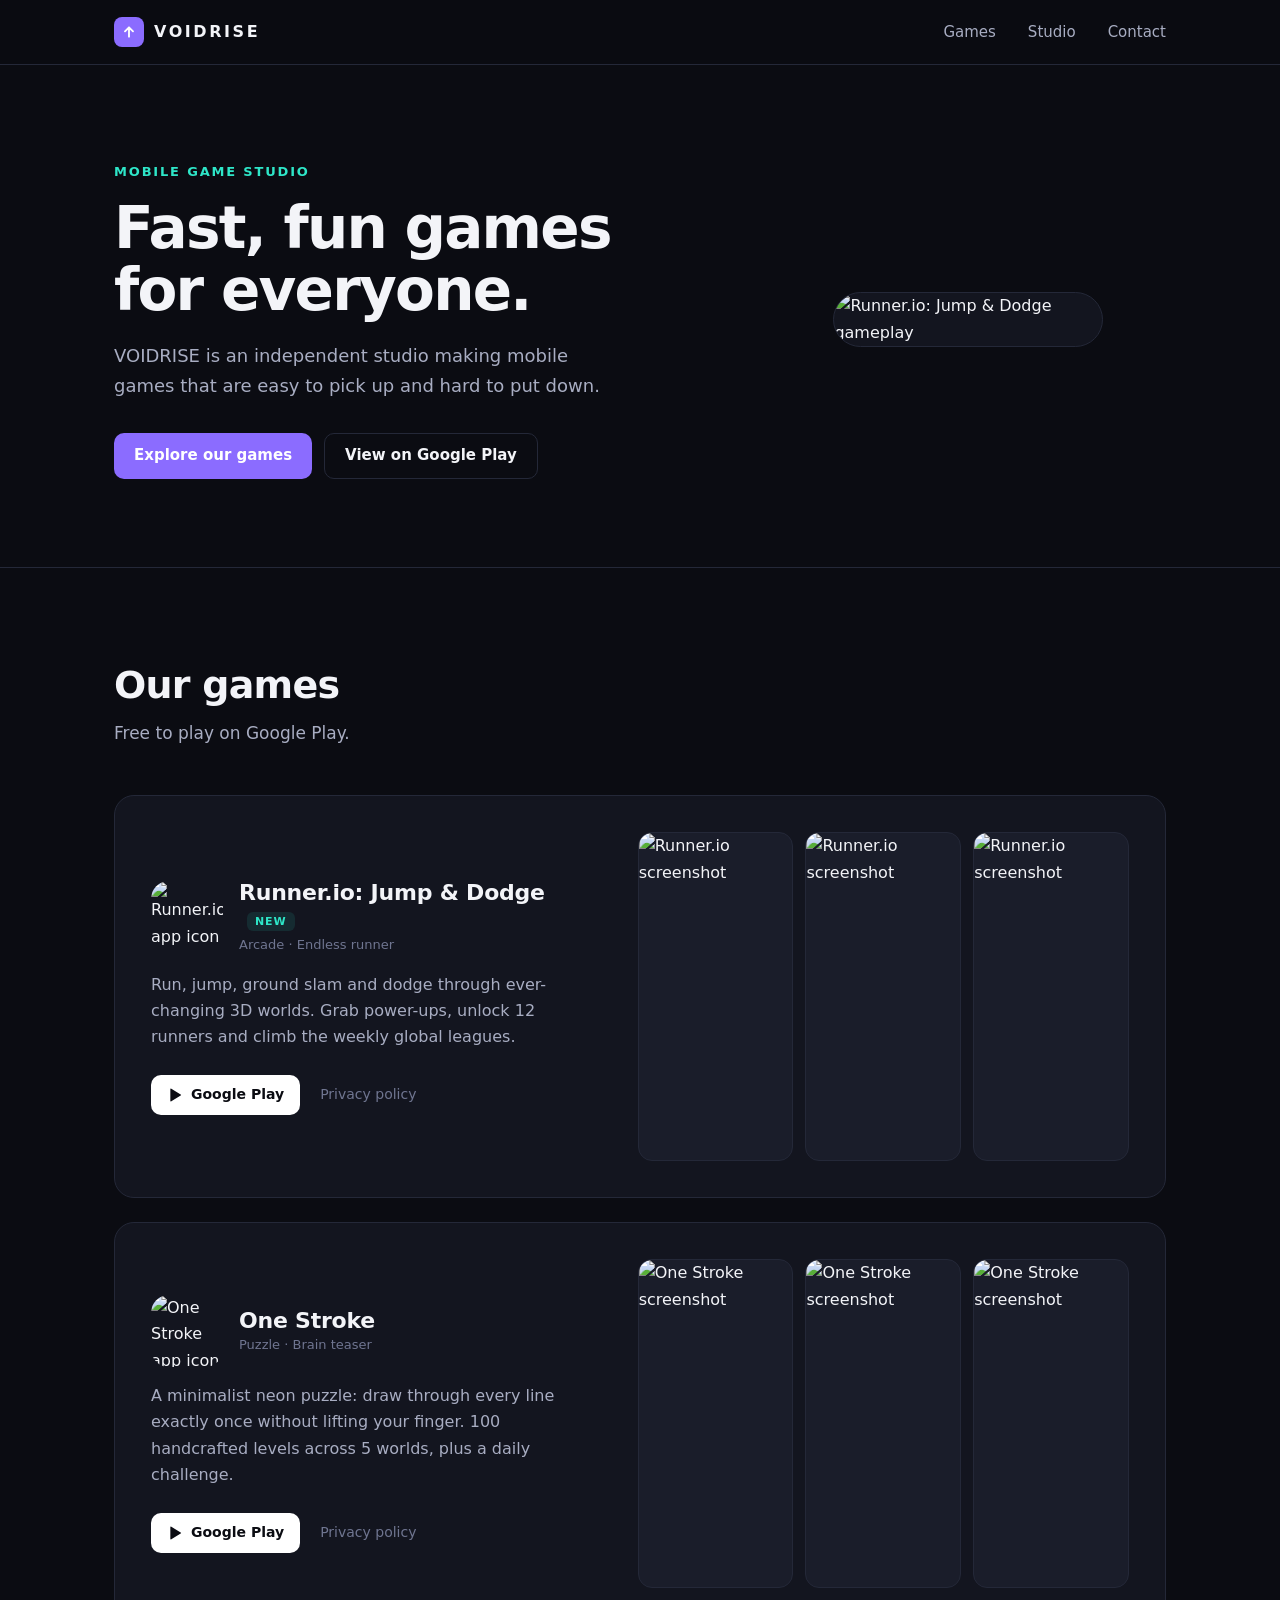
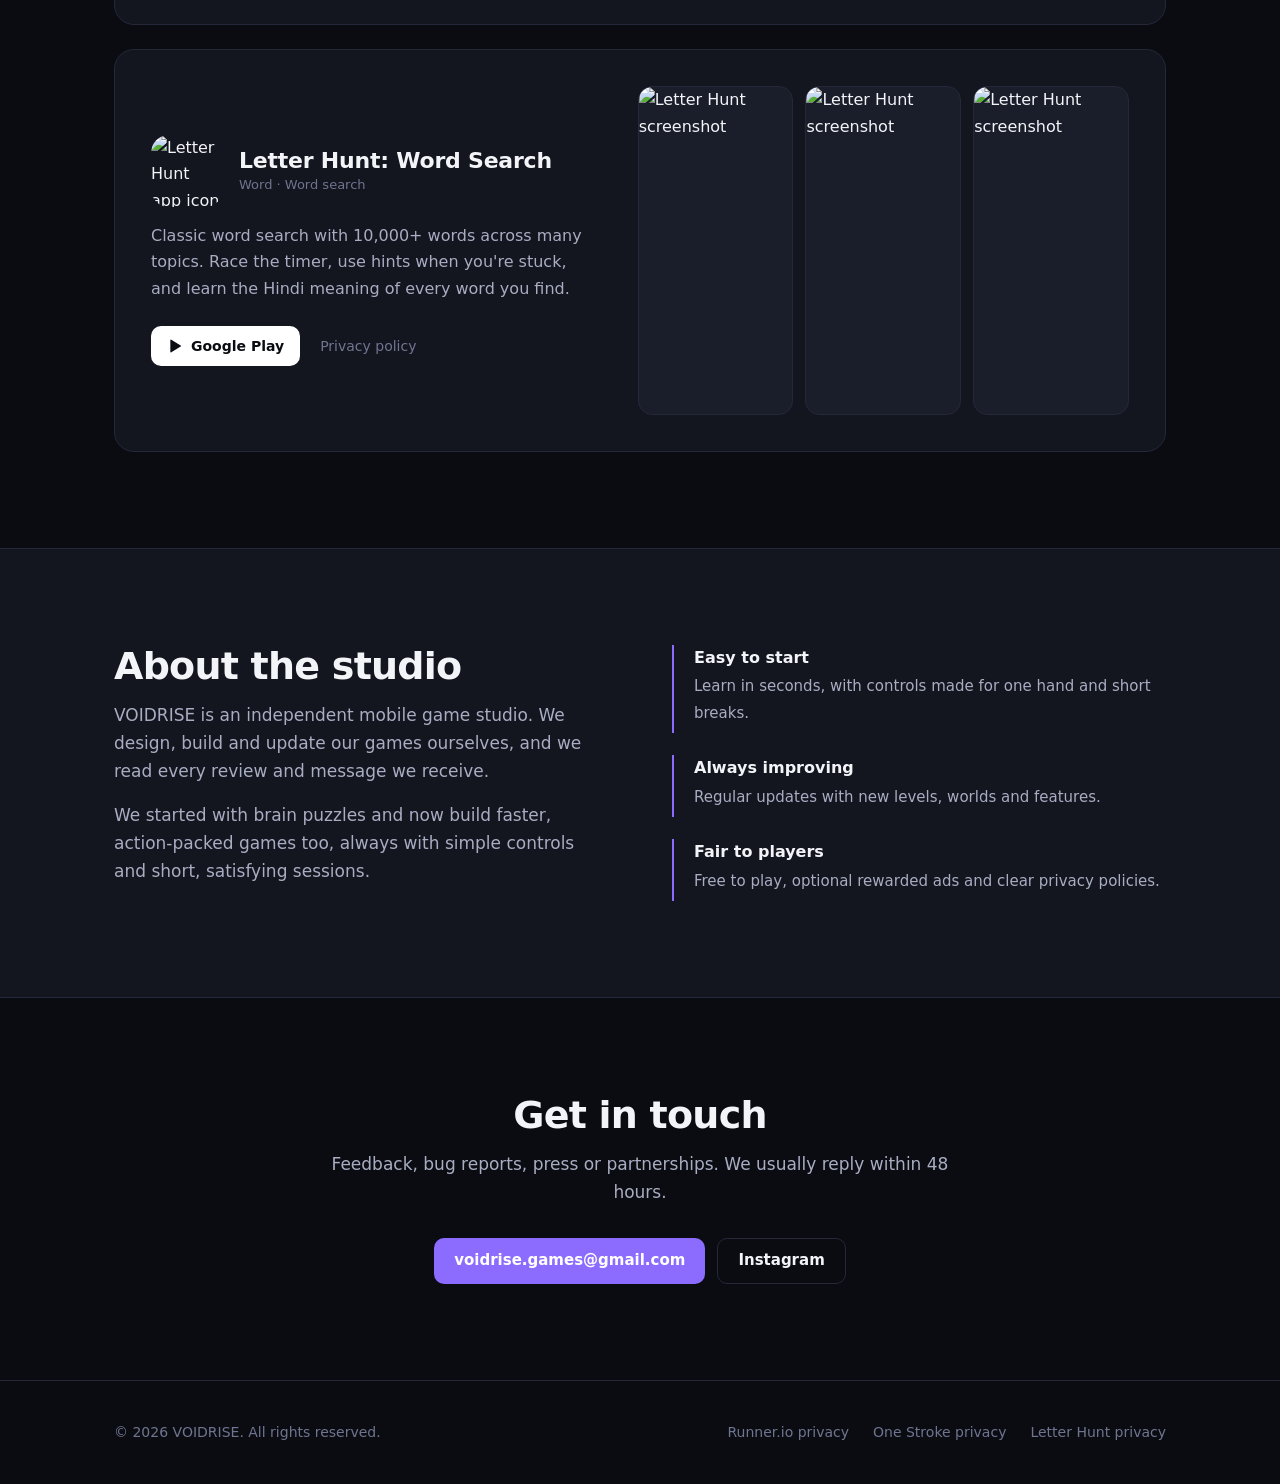
==== commit 0b638bcd: "Update index.html" ====
--- a/index.html
+++ b/index.html
@@ -1,403 +1,183 @@
 <!DOCTYPE html>
 <html lang="en">
 <head>
-  <meta charset="UTF-8">
-  <meta name="viewport" content="width=device-width, initial-scale=1.0">
-  <meta name="google-site-verification" content="-599iql3b9K556Ob4IYqSVy71YFqyRTFsIsLV1aF6i4" />
-  <meta name="google-site-verification" content="NY7Jh0VaXWOucvifBEshpca1HCC5fdff2Ht_9zZyiKg" />
-
-  <!-- SEO Meta -->
-  <title>VOIDRISE — Indie Game Studio | Puzzle Games on Google Play</title>
-  <meta name="description" content="VOIDRISE is an indie game studio crafting addictive puzzle experiences. Play our games Letter Hunt and One Stroke on Google Play.">
-  <meta name="keywords" content="VOIDRISE, indie games, puzzle games, Letter Hunt, One Stroke, mobile games, Google Play, Android games">
-  <meta name="author" content="VOIDRISE">
-
-  <!-- Open Graph -->
-  <meta property="og:type" content="website">
-  <meta property="og:title" content="VOIDRISE — Indie Game Studio">
-  <meta property="og:description" content="Crafting addictive puzzle experiences. Play Letter Hunt and One Stroke on Google Play.">
-  <meta property="og:url" content="https://harsha07xy.github.io/">
-
-  <!-- Favicon (inline SVG data URI) -->
-  <link rel="icon" href="data:image/svg+xml,<svg xmlns='http://www.w3.org/2000/svg' viewBox='0 0 100 100'><text y='.9em' font-size='90'>🎮</text></svg>">
-
-  <!-- Stylesheets -->
-  <link rel="stylesheet" href="style.css">
+<meta charset="UTF-8">
+<meta name="viewport" content="width=device-width, initial-scale=1.0">
+<title>VOIDRISE — Mobile Game Studio</title>
+<meta name="description" content="VOIDRISE is an independent mobile game studio. Play Runner.io: Jump & Dodge, One Stroke and Letter Hunt free on Google Play.">
+<meta name="theme-color" content="#0b0c12">
+<meta property="og:type" content="website">
+<meta property="og:title" content="VOIDRISE — Mobile Game Studio">
+<meta property="og:description" content="Fast, fun games for everyone. Free on Google Play.">
+<meta property="og:image" content="https://play-lh.googleusercontent.com/JcGsnif3dI6wkMi0csuTPtGd9njPPmm-MvtncXnf4GU-PE6v8tNkJvxuq51RFfjRKGHWs4NqwQfA9f1Ylb0IfTw=s512-rw">
+<link rel="icon" href="data:image/svg+xml,%3Csvg xmlns='http://www.w3.org/2000/svg' viewBox='0 0 64 64'%3E%3Crect width='64' height='64' rx='16' fill='%238b6cff'/%3E%3Cpath d='M32 48V18M20 30l12-12 12 12' fill='none' stroke='white' stroke-width='6' stroke-linecap='round' stroke-linejoin='round'/%3E%3C/svg%3E">
+<link rel="stylesheet" href="style.css">
 </head>
 <body>
 
-  <!-- Mobile Nav Overlay -->
-  <div class="nav-overlay" aria-hidden="true"></div>
+<header class="nav">
+  <div class="wrap">
+    <a href="#" class="logo" aria-label="VOIDRISE">
+      <span class="logo-mark" aria-hidden="true"><svg viewBox="0 0 24 24" fill="none" stroke="#fff" stroke-width="2.8" stroke-linecap="round" stroke-linejoin="round"><path d="M12 19V5M6 11l6-6 6 6"/></svg></span>
+      VOIDRISE
+    </a>
+    <button class="menu-btn" aria-label="Menu" aria-expanded="false"><svg viewBox="0 0 24 24" fill="none" stroke="currentColor" stroke-width="2" stroke-linecap="round"><path d="M4 7h16M4 12h16M4 17h16"/></svg></button>
+    <nav class="links">
+      <a href="#games">Games</a>
+      <a href="#studio">Studio</a>
+      <a href="#contact">Contact</a>
+    </nav>
+  </div>
+</header>
 
-  <!-- ===================== NAVIGATION ===================== -->
-  <nav class="navbar" id="navbar" role="navigation" aria-label="Main navigation">
-    <div class="navbar-inner">
-      <a href="#" class="nav-logo" aria-label="VOIDRISE Home">
-        V<span class="void-o">∅</span>IDR<span class="arrow">↑</span>SE
-      </a>
+<main>
 
-      <div class="nav-links" id="nav-links">
-        <a href="#games">Games</a>
-        <a href="#why-play">Why Play</a>
-        <a href="#about">About</a>
-        <a href="#contact">Contact</a>
-        <a href="#contact" class="nav-cta">Get in Touch</a>
+  <div class="hero">
+    <div class="wrap">
+      <div>
+        <div class="kicker">Mobile game studio</div>
+        <h1>Fast, fun games for everyone.</h1>
+        <p class="lead">VOIDRISE is an independent studio making mobile games that are easy to pick up and hard to put down.</p>
+        <div class="actions">
+          <a class="btn btn-primary" href="#games">Explore our games</a>
+          <a class="btn btn-outline" href="https://play.google.com/store/apps/dev?id=6204033687590836798" target="_blank" rel="noopener">View on Google Play</a>
+        </div>
+      </div>
+      <div class="hero-shot">
+        <img src="https://play-lh.googleusercontent.com/Qh6g_3pkzKTnOH-j0zggLePIXjM19vw5MqfafxhzyYunfRlamsWTqrwev1Xj8JHXhwfEZW-j1iKhE23JLico=h720-rw" alt="Runner.io: Jump &amp; Dodge gameplay">
+      </div>
+    </div>
+  </div>
+
+  <section id="games">
+    <div class="wrap">
+      <div class="head">
+        <h2>Our games</h2>
+        <p>Free to play on Google Play.</p>
       </div>
 
-      <button class="theme-toggle" id="theme-toggle" aria-label="Toggle light/dark mode" title="Toggle theme">
-        <svg class="icon-sun" viewBox="0 0 24 24" fill="none" stroke="currentColor" stroke-width="2" stroke-linecap="round" stroke-linejoin="round"><circle cx="12" cy="12" r="5"></circle><line x1="12" y1="1" x2="12" y2="3"></line><line x1="12" y1="21" x2="12" y2="23"></line><line x1="4.22" y1="4.22" x2="5.64" y2="5.64"></line><line x1="18.36" y1="18.36" x2="19.78" y2="19.78"></line><line x1="1" y1="12" x2="3" y2="12"></line><line x1="21" y1="12" x2="23" y2="12"></line><line x1="4.22" y1="19.78" x2="5.64" y2="18.36"></line><line x1="18.36" y1="5.64" x2="19.78" y2="4.22"></line></svg>
-        <svg class="icon-moon" viewBox="0 0 24 24" fill="none" stroke="currentColor" stroke-width="2" stroke-linecap="round" stroke-linejoin="round"><path d="M21 12.79A9 9 0 1111.21 3 7 7 0 0021 12.79z"></path></svg>
-      </button>
+      <div class="games">
 
-      <button class="nav-toggle" id="nav-toggle" aria-label="Toggle navigation menu" aria-expanded="false">
-        <span></span>
-        <span></span>
-        <span></span>
-      </button>
-    </div>
-  </nav>
-
-  <!-- ===================== HERO SECTION ===================== -->
-  <section class="hero" id="hero">
-    <div class="hero-content">
-      <div class="hero-badge">
-        <span class="dot"></span>
-        Indie Game Studio
-      </div>
-
-      <h1 class="hero-title">
-        V<span class="void-o">∅</span>IDR<span class="arrow-char">↑</span>SE<span class="hero-dot">.</span>
-      </h1>
-
-      <p class="hero-tagline">
-        Crafting addictive puzzle experiences that challenge your mind.<br>
-        Available on Google Play.
-      </p>
-
-      <div class="hero-buttons">
-        <a href="#games" class="btn btn-primary">
-          <svg viewBox="0 0 24 24" fill="none" stroke="currentColor" stroke-width="2" stroke-linecap="round" stroke-linejoin="round"><polygon points="5 3 19 12 5 21 5 3"></polygon></svg>
-          Explore Games
-        </a>
-        <a href="#contact" class="btn btn-outline">
-          <svg viewBox="0 0 24 24" fill="none" stroke="currentColor" stroke-width="2" stroke-linecap="round" stroke-linejoin="round"><path d="M4 4h16c1.1 0 2 .9 2 2v12c0 1.1-.9 2-2 2H4c-1.1 0-2-.9-2-2V6c0-1.1.9-2 2-2z"></path><polyline points="22,6 12,13 2,6"></polyline></svg>
-          Contact Us
-        </a>
-      </div>
-    </div>
-
-    <div class="hero-scroll" aria-label="Scroll down">
-      <span>Scroll</span>
-      <div class="scroll-line"></div>
-    </div>
-  </section>
-
-  <!-- ===================== GAMES SECTION ===================== -->
-  <section class="games" id="games">
-    <div class="container">
-      <div class="games-header reveal">
-        <span class="section-label">Our Games</span>
-        <h2 class="section-title">Play. Solve. Conquer.</h2>
-        <p class="section-subtitle">
-          Handcrafted puzzle games designed to challenge your mind and keep you entertained for hours.
-        </p>
-      </div>
-
-      <div class="games-grid">
-        <!-- Game Card 1: One Stroke -->
-        <div class="game-card reveal">
-          <div class="game-card-image">
-            <img src="assets/one stroke.webp" alt="One Stroke - Puzzle Game Icon" loading="lazy">
-          </div>
-          <div class="game-card-body">
-            <span class="game-card-genre">Puzzle • Brain Teaser</span>
-            <h3 class="game-card-title">One Stroke</h3>
-            <p class="game-card-desc">
-              Draw a continuous line through every node in this brain-teasing puzzle. Simple rules, infinite challenge — can you solve them all in one stroke?
-            </p>
-            <div class="game-card-actions">
-              <a href="https://play.google.com/store/apps/details?id=com.cs_boiii.one_stroke" target="_blank" rel="noopener" class="play-store-btn" aria-label="Download One Stroke on Google Play">
-                <svg viewBox="0 0 24 24" fill="currentColor"><path d="M3.609 1.814L13.792 12 3.61 22.186a.996.996 0 01-.61-.92V2.734a1 1 0 01.609-.92zm10.89 10.893l2.302 2.302-10.937 6.333 8.635-8.635zm3.199-3.199l2.302 2.302a1 1 0 010 1.38l-2.302 2.302L15.396 12l2.302-3.492zM5.864 2.658L16.8 8.99l-2.302 2.302L5.864 2.658z"/></svg>
+        <article class="game">
+          <div>
+            <div class="game-top">
+              <img class="game-icon" src="https://play-lh.googleusercontent.com/JcGsnif3dI6wkMi0csuTPtGd9njPPmm-MvtncXnf4GU-PE6v8tNkJvxuq51RFfjRKGHWs4NqwQfA9f1Ylb0IfTw=s256-rw" alt="Runner.io app icon" width="72" height="72">
+              <div>
+                <h3>Runner.io: Jump &amp; Dodge <span class="badge">New</span></h3>
+                <div class="genre">Arcade · Endless runner</div>
+              </div>
+            </div>
+            <p>Run, jump, ground slam and dodge through ever-changing 3D worlds. Grab power-ups, unlock 12 runners and climb the weekly global leagues.</p>
+            <div class="game-links">
+              <a class="btn btn-white btn-sm" href="https://play.google.com/store/apps/details?id=com.voidrise.voidrunner" target="_blank" rel="noopener">
+                <svg viewBox="0 0 24 24" aria-hidden="true"><path fill="currentColor" d="M5 3.5v17a1 1 0 0 0 1.5.86l14-8.5a1 1 0 0 0 0-1.72l-14-8.5A1 1 0 0 0 5 3.5z"/></svg>
                 Google Play
               </a>
+              <a class="text-link" href="voidrunner/">Privacy policy</a>
             </div>
           </div>
-        </div>
+          <div class="shots">
+            <img src="https://play-lh.googleusercontent.com/U7V0jkfO3QXW7fx5XtdR8vdyETmXmItq95uNL6OdnYWvfi4hSLcuBbI8NtsNGaSzZjfgtO3kYIHrkPxHAEgGtg=h720-rw" alt="Runner.io screenshot" loading="lazy">
+            <img src="https://play-lh.googleusercontent.com/P3GxJyxvp8oEiJKld7P2212LXPcyAm0czjuALMSlzOxPfRuJxwdiP_gFwVc3QQIbqeNIqT3kh0zkXwRvUv0kYKA=h720-rw" alt="Runner.io screenshot" loading="lazy">
+            <img src="https://play-lh.googleusercontent.com/lXwfGV7KfTJ_wnVO637lGVz5c-TL5wC2l9Nq5xDlkuwbJun4WvyiN4ytGP-vhFFHOPoPnvvpGI321Hi-AZWf3w=h720-rw" alt="Runner.io screenshot" loading="lazy">
+          </div>
+        </article>
 
-        <!-- Game Card 2: Letter Hunt -->
-        <div class="game-card reveal">
-          <div class="game-card-image">
-            <img src="assets/letterhunt.webp" alt="Letter Hunt - Word Puzzle Game Icon" loading="lazy">
-          </div>
-          <div class="game-card-body">
-            <span class="game-card-genre">Word • Observation</span>
-            <h3 class="game-card-title">Letter Hunt</h3>
-            <p class="game-card-desc">
-              Sharpen your eyes and hunt for hidden letters in this captivating word puzzle. Every level is a new challenge for your observation skills!
-            </p>
-            <div class="game-card-actions">
-              <a href="https://play.google.com/store/apps/details?id=com.voidrise.letter_hunt" target="_blank" rel="noopener" class="play-store-btn" aria-label="Download Letter Hunt on Google Play">
-                <svg viewBox="0 0 24 24" fill="currentColor"><path d="M3.609 1.814L13.792 12 3.61 22.186a.996.996 0 01-.61-.92V2.734a1 1 0 01.609-.92zm10.89 10.893l2.302 2.302-10.937 6.333 8.635-8.635zm3.199-3.199l2.302 2.302a1 1 0 010 1.38l-2.302 2.302L15.396 12l2.302-3.492zM5.864 2.658L16.8 8.99l-2.302 2.302L5.864 2.658z"/></svg>
+        <article class="game">
+          <div>
+            <div class="game-top">
+              <img class="game-icon" src="https://play-lh.googleusercontent.com/IFkX8X7x91GNxHnAKG3STn_bwC3N0-NXbpT1CrI2knxhVVBcAF-HNceUKDNWW-EOZ2U40-Ijovn11rHlIrvKPg=s256-rw" alt="One Stroke app icon" width="72" height="72" loading="lazy">
+              <div>
+                <h3>One Stroke</h3>
+                <div class="genre">Puzzle · Brain teaser</div>
+              </div>
+            </div>
+            <p>A minimalist neon puzzle: draw through every line exactly once without lifting your finger. 100 handcrafted levels across 5 worlds, plus a daily challenge.</p>
+            <div class="game-links">
+              <a class="btn btn-white btn-sm" href="https://play.google.com/store/apps/details?id=com.cs_boiii.one_stroke" target="_blank" rel="noopener">
+                <svg viewBox="0 0 24 24" aria-hidden="true"><path fill="currentColor" d="M5 3.5v17a1 1 0 0 0 1.5.86l14-8.5a1 1 0 0 0 0-1.72l-14-8.5A1 1 0 0 0 5 3.5z"/></svg>
                 Google Play
               </a>
+              <a class="text-link" href="One-stroke-/">Privacy policy</a>
             </div>
           </div>
-        </div>
+          <div class="shots">
+            <img src="https://play-lh.googleusercontent.com/_LadoOzNiwMvF8rXIZud0YPX20o34CLV-9oAZp_IPA4oWjg5aFzO2cJxEeZNTxsRECvXhv4ATy-ES8lzjgNptA=h720-rw" alt="One Stroke screenshot" loading="lazy">
+            <img src="https://play-lh.googleusercontent.com/IZixN2RgkBG1HwJSGcaACxiYGqM_vI-61Te3UnD8swah-ub2dXHaxxQd2-dK0GqcddJOERC7vXl0PnIEgYpJLA=h720-rw" alt="One Stroke screenshot" loading="lazy">
+            <img src="https://play-lh.googleusercontent.com/HJjmXMw-AT8fHyEd9Nnyjvp3cMDzeNWvXQw62cRX2PyAEBsmiAqhoPKw4o_hefLVESf9iw9oQHVPljFU6xyK3g=h720-rw" alt="One Stroke screenshot" loading="lazy">
+          </div>
+        </article>
+
+        <article class="game">
+          <div>
+            <div class="game-top">
+              <img class="game-icon" src="https://play-lh.googleusercontent.com/Aalusn-6sTxmF1o3igpzaiRVMfaRG3d9euc8JOmEo_YkBbJF0_APhKTA_7FK7mnkJ_fjmG1Aw9BDwoaVo5po4Q=s256-rw" alt="Letter Hunt app icon" width="72" height="72" loading="lazy">
+              <div>
+                <h3>Letter Hunt: Word Search</h3>
+                <div class="genre">Word · Word search</div>
+              </div>
+            </div>
+            <p>Classic word search with 10,000+ words across many topics. Race the timer, use hints when you're stuck, and learn the Hindi meaning of every word you find.</p>
+            <div class="game-links">
+              <a class="btn btn-white btn-sm" href="https://play.google.com/store/apps/details?id=com.voidrise.letter_hunt" target="_blank" rel="noopener">
+                <svg viewBox="0 0 24 24" aria-hidden="true"><path fill="currentColor" d="M5 3.5v17a1 1 0 0 0 1.5.86l14-8.5a1 1 0 0 0 0-1.72l-14-8.5A1 1 0 0 0 5 3.5z"/></svg>
+                Google Play
+              </a>
+              <a class="text-link" href="letterhunt/">Privacy policy</a>
+            </div>
+          </div>
+          <div class="shots">
+            <img src="https://play-lh.googleusercontent.com/ao6nTQ-gfJ2GgaGzJ1o8mrjoYll9aMflucDksen4Lin649iZgjSiu9j1vqVc600OfmBhvvpR4sew9UTh_sEP=h720-rw" alt="Letter Hunt screenshot" loading="lazy">
+            <img src="https://play-lh.googleusercontent.com/b0xunOEj5BeYiAPJdAgCxbmLUf2wQhPefiRldo0yk9Q_LSr_tdi_toZyHas9V-IEvm3VwGJ1v-fpkk89SdbzNQ=h720-rw" alt="Letter Hunt screenshot" loading="lazy">
+            <img src="https://play-lh.googleusercontent.com/ByBqewv3nFFTO9xZExSyagJfhLvtjHvOA08wOKiGd5-am4ZZOxIBBJ-xI8q3MUtxgQszxKOWtSO3fBu3Z1pJ=h720-rw" alt="Letter Hunt screenshot" loading="lazy">
+          </div>
+        </article>
+
       </div>
     </div>
   </section>
 
-  <!-- ===================== STATS SECTION ===================== -->
-  <section class="stats" id="stats">
-    <div class="container">
-      <div class="stats-grid reveal">
-        <div class="stat-card">
-          <div class="stat-number" data-count="2" data-suffix="">0</div>
-          <div class="stat-label">Published Games</div>
-        </div>
-        <div class="stat-card">
-          <div class="stat-number" data-count="100" data-suffix="%">0</div>
-          <div class="stat-label">Free to Play</div>
-        </div>
-        <div class="stat-card">
-          <div class="stat-number" data-count="150" data-suffix="+">0</div>
-          <div class="stat-label">Countries Reached</div>
-        </div>
-        <div class="stat-card">
-          <div class="stat-number" data-count="5" data-suffix="★">0</div>
-          <div class="stat-label">Star Ratings</div>
-        </div>
+  <section id="studio" class="studio">
+    <div class="wrap">
+      <div>
+        <h2>About the studio</h2>
+        <p>VOIDRISE is an independent mobile game studio. We design, build and update our games ourselves, and we read every review and message we receive.</p>
+        <p>We started with brain puzzles and now build faster, action-packed games too, always with simple controls and short, satisfying sessions.</p>
+      </div>
+      <ul class="points">
+        <li><strong>Easy to start</strong><span>Learn in seconds, with controls made for one hand and short breaks.</span></li>
+        <li><strong>Always improving</strong><span>Regular updates with new levels, worlds and features.</span></li>
+        <li><strong>Fair to players</strong><span>Free to play, optional rewarded ads and clear privacy policies.</span></li>
+      </ul>
+    </div>
+  </section>
+
+  <section id="contact" class="contact">
+    <div class="wrap">
+      <div class="head">
+        <h2>Get in touch</h2>
+        <p>Feedback, bug reports, press or partnerships. We usually reply within 48 hours.</p>
+      </div>
+      <div class="actions">
+        <a class="btn btn-primary" href="mailto:voidrise.games@gmail.com">voidrise.games@gmail.com</a>
+        <a class="btn btn-outline" href="https://www.instagram.com/voidrise.official/" target="_blank" rel="noopener">Instagram</a>
       </div>
     </div>
   </section>
 
-  <!-- ===================== WHY PLAY GAMES SECTION ===================== -->
-  <section class="why-play" id="why-play">
-    <div class="container">
-      <div class="why-play-header reveal">
-        <span class="section-label">Why Play Games?</span>
-        <h2 class="section-title">Gaming Is Good for You.</h2>
-        <p class="section-subtitle">
-          Puzzle games aren't just fun — they sharpen your mind, reduce stress, and boost creativity. Here's why you should play every day.
-        </p>
-      </div>
+</main>
 
-      <!-- Benefits Grid -->
-      <div class="benefits-grid">
+<footer>
+  <div class="wrap">
+    <span>© <span id="year">2026</span> VOIDRISE. All rights reserved.</span>
+    <nav class="foot-links" aria-label="Privacy policies">
+      <a href="voidrunner/">Runner.io privacy</a>
+      <a href="One-stroke-/">One Stroke privacy</a>
+      <a href="letterhunt/">Letter Hunt privacy</a>
+    </nav>
+  </div>
+</footer>
 
-        <div class="benefit-card reveal">
-          <div class="benefit-icon">
-            <svg viewBox="0 0 24 24" fill="none" stroke="currentColor" stroke-width="2" stroke-linecap="round" stroke-linejoin="round"><path d="M12 2a7 7 0 017 7c0 2.38-1.19 4.47-3 5.74V17a2 2 0 01-2 2h-4a2 2 0 01-2-2v-2.26C6.19 13.47 5 11.38 5 9a7 7 0 017-7z"></path><line x1="9" y1="21" x2="15" y2="21"></line></svg>
-          </div>
-          <h3>Boosts Brain Power</h3>
-          <p>Puzzle games improve memory, logical thinking, and problem-solving skills. Studies show that just 15–30 minutes of daily puzzle gameplay can enhance cognitive function and keep your brain sharp at any age.</p>
-        </div>
-
-        <div class="benefit-card reveal">
-          <div class="benefit-icon benefit-icon--green">
-            <svg viewBox="0 0 24 24" fill="none" stroke="currentColor" stroke-width="2" stroke-linecap="round" stroke-linejoin="round"><path d="M20.84 4.61a5.5 5.5 0 00-7.78 0L12 5.67l-1.06-1.06a5.5 5.5 0 00-7.78 7.78l1.06 1.06L12 21.23l7.78-7.78 1.06-1.06a5.5 5.5 0 000-7.78z"></path></svg>
-          </div>
-          <h3>Reduces Stress & Anxiety</h3>
-          <p>Playing casual puzzle games triggers a flow state — your mind focuses on the game and forgets worries. Research shows that mobile gaming for 20–30 minutes daily can significantly lower cortisol (stress hormone) levels.</p>
-        </div>
-
-        <div class="benefit-card reveal">
-          <div class="benefit-icon benefit-icon--cyan">
-            <svg viewBox="0 0 24 24" fill="none" stroke="currentColor" stroke-width="2" stroke-linecap="round" stroke-linejoin="round"><circle cx="12" cy="12" r="10"></circle><polyline points="12 6 12 12 16 14"></polyline></svg>
-          </div>
-          <h3>Improves Focus & Attention</h3>
-          <p>Games like One Stroke and Letter Hunt require sustained concentration. Regular play trains your attention span and helps you focus better at work, studies, and everyday tasks. Even 10 minutes a day makes a difference.</p>
-        </div>
-
-        <div class="benefit-card reveal">
-          <div class="benefit-icon benefit-icon--orange">
-            <svg viewBox="0 0 24 24" fill="none" stroke="currentColor" stroke-width="2" stroke-linecap="round" stroke-linejoin="round"><polygon points="12 2 15.09 8.26 22 9.27 17 14.14 18.18 21.02 12 17.77 5.82 21.02 7 14.14 2 9.27 8.91 8.26 12 2"></polygon></svg>
-          </div>
-          <h3>Sparks Creativity</h3>
-          <p>Puzzle games push you to think outside the box. When you approach a tricky level from different angles, you're training your brain to find creative solutions — a skill that transfers to real life challenges.</p>
-        </div>
-
-        <div class="benefit-card reveal">
-          <div class="benefit-icon benefit-icon--pink">
-            <svg viewBox="0 0 24 24" fill="none" stroke="currentColor" stroke-width="2" stroke-linecap="round" stroke-linejoin="round"><path d="M17 21v-2a4 4 0 00-4-4H5a4 4 0 00-4 4v2"></path><circle cx="9" cy="7" r="4"></circle><path d="M23 21v-2a4 4 0 00-3-3.87"></path><path d="M16 3.13a4 4 0 010 7.75"></path></svg>
-          </div>
-          <h3>Fun for All Ages</h3>
-          <p>Whether you're a student, a working professional, or a senior — puzzle games are universally enjoyable. They're easy to learn, require no special skills, and provide a healthy break from screen fatigue.</p>
-        </div>
-
-        <div class="benefit-card reveal">
-          <div class="benefit-icon benefit-icon--yellow">
-            <svg viewBox="0 0 24 24" fill="none" stroke="currentColor" stroke-width="2" stroke-linecap="round" stroke-linejoin="round"><circle cx="12" cy="12" r="10"></circle><path d="M8 14s1.5 2 4 2 4-2 4-2"></path><line x1="9" y1="9" x2="9.01" y2="9"></line><line x1="15" y1="9" x2="15.01" y2="9"></line></svg>
-          </div>
-          <h3>Boosts Mood & Happiness</h3>
-          <p>Completing a challenging puzzle level releases dopamine — the "feel-good" chemical in your brain. This instant sense of accomplishment keeps you motivated, happy, and coming back for more!</p>
-        </div>
-
-      </div>
-
-      <!-- How Long to Play -->
-      <div class="playtime-guide reveal">
-        <div class="playtime-icon">
-          <svg viewBox="0 0 24 24" fill="none" stroke="currentColor" stroke-width="2" stroke-linecap="round" stroke-linejoin="round"><circle cx="12" cy="12" r="10"></circle><polyline points="12 6 12 12 16 14"></polyline></svg>
-        </div>
-        <div class="playtime-content">
-          <h3>How Long Should You Play?</h3>
-          <p>Experts recommend <strong>20–40 minutes</strong> of puzzle gaming per day for the best cognitive benefits. Short, focused sessions are more effective than long marathons. Take breaks every 20 minutes to rest your eyes. A few focused rounds of One Stroke or Letter Hunt during your morning commute, lunch break, or before bed is the perfect balance of fun and brain training!</p>
-        </div>
-      </div>
-
-      <!-- CTA -->
-      <div class="why-play-cta reveal">
-        <h3>Ready to Train Your Brain?</h3>
-        <p>Download our free puzzle games and start your daily brain workout today.</p>
-        <a href="#games" class="btn btn-primary">
-          <svg viewBox="0 0 24 24" fill="none" stroke="currentColor" stroke-width="2" stroke-linecap="round" stroke-linejoin="round"><polygon points="5 3 19 12 5 21 5 3"></polygon></svg>
-          Explore Our Games
-        </a>
-      </div>
-
-    </div>
-  </section>
-
-  <!-- ===================== ABOUT SECTION ===================== -->
-  <section class="about" id="about">
-    <div class="container">
-      <div class="about-content">
-        <div class="about-text reveal">
-          <span class="section-label">About Us</span>
-          <h2 class="section-title">Built by Gamers,<br>for Gamers.</h2>
-          <p>
-            VOIDRISE is an independent game studio passionate about creating elegant puzzle experiences 
-            that are easy to learn but hard to master. We believe great games don't need to be complicated — 
-            they need to be captivating.
-          </p>
-          <p>
-            From brain-teasing line puzzles to sharp-eyed letter hunts, every game we craft 
-            is designed to spark joy and keep your mind sharp. We're just getting started.
-          </p>
-
-          <div class="about-features">
-            <div class="about-feature">
-              <div class="about-feature-icon">
-                <svg viewBox="0 0 24 24" fill="none" stroke="currentColor" stroke-width="2" stroke-linecap="round" stroke-linejoin="round"><path d="M12 2L2 7l10 5 10-5-10-5z"></path><path d="M2 17l10 5 10-5"></path><path d="M2 12l10 5 10-5"></path></svg>
-              </div>
-              <div>
-                <h4>Crafted with Care</h4>
-                <p>Every level is hand-designed for the perfect challenge curve.</p>
-              </div>
-            </div>
-            <div class="about-feature">
-              <div class="about-feature-icon">
-                <svg viewBox="0 0 24 24" fill="none" stroke="currentColor" stroke-width="2" stroke-linecap="round" stroke-linejoin="round"><circle cx="12" cy="12" r="10"></circle><line x1="2" y1="12" x2="22" y2="12"></line><path d="M12 2a15.3 15.3 0 014 10 15.3 15.3 0 01-4 10 15.3 15.3 0 01-4-10 15.3 15.3 0 014-10z"></path></svg>
-              </div>
-              <div>
-                <h4>Available Worldwide</h4>
-                <p>Our games reach players in 150+ countries on Google Play.</p>
-              </div>
-            </div>
-            <div class="about-feature">
-              <div class="about-feature-icon">
-                <svg viewBox="0 0 24 24" fill="none" stroke="currentColor" stroke-width="2" stroke-linecap="round" stroke-linejoin="round"><path d="M20.84 4.61a5.5 5.5 0 00-7.78 0L12 5.67l-1.06-1.06a5.5 5.5 0 00-7.78 7.78l1.06 1.06L12 21.23l7.78-7.78 1.06-1.06a5.5 5.5 0 000-7.78z"></path></svg>
-              </div>
-              <div>
-                <h4>Free to Play</h4>
-                <p>All our games are completely free. No paywalls, just fun.</p>
-              </div>
-            </div>
-          </div>
-        </div>
-
-        <div class="about-visual reveal">
-          <div class="about-glow-card">
-            <div class="about-glow-card-inner">
-              <div class="about-logo">
-                V<span style="color: transparent; -webkit-text-stroke: 2px #7B2FFF;">∅</span>IDR<span style="color: #00FFD1;">↑</span>SE<span style="color: #FF2F7B;">.</span>
-              </div>
-              <p class="about-mission">"Simple rules.<br>Infinite challenge.<br>Pure fun."</p>
-            </div>
-          </div>
-        </div>
-      </div>
-    </div>
-  </section>
-
-  <!-- ===================== CONTACT SECTION ===================== -->
-  <section class="contact" id="contact">
-    <div class="container">
-      <div class="contact-header reveal">
-        <span class="section-label">Get in Touch</span>
-        <h2 class="section-title">Let's Connect</h2>
-        <p class="section-subtitle">
-          Have questions, feedback, or collaboration ideas? We'd love to hear from you.
-        </p>
-      </div>
-
-      <div class="contact-grid">
-        <!-- Email -->
-        <div class="contact-card reveal">
-          <div class="contact-card-icon">
-            <svg viewBox="0 0 24 24" fill="none" stroke="currentColor" stroke-width="2" stroke-linecap="round" stroke-linejoin="round"><path d="M4 4h16c1.1 0 2 .9 2 2v12c0 1.1-.9 2-2 2H4c-1.1 0-2-.9-2-2V6c0-1.1.9-2 2-2z"></path><polyline points="22,6 12,13 2,6"></polyline></svg>
-          </div>
-          <h3>Email Us</h3>
-          <p>Drop us a line anytime</p>
-          <a href="mailto:voidrise.games@gmail.com">voidrise.games@gmail.com</a>
-        </div>
-
-        <!-- Instagram -->
-        <div class="contact-card reveal">
-          <div class="contact-card-icon">
-            <svg viewBox="0 0 24 24" fill="none" stroke="currentColor" stroke-width="2" stroke-linecap="round" stroke-linejoin="round"><rect x="2" y="2" width="20" height="20" rx="5" ry="5"></rect><path d="M16 11.37A4 4 0 1112.63 8 4 4 0 0116 11.37z"></path><line x1="17.5" y1="6.5" x2="17.51" y2="6.5"></line></svg>
-          </div>
-          <h3>Instagram</h3>
-          <p>Follow us for updates</p>
-          <a href="https://www.instagram.com/voidrise.official?igsh=N3o1cTk0NGZtOW81" target="_blank" rel="noopener">@voidrise.official</a>
-        </div>
-
-        <!-- Play Store -->
-        <div class="contact-card reveal">
-          <div class="contact-card-icon">
-            <svg viewBox="0 0 24 24" fill="none" stroke="currentColor" stroke-width="2" stroke-linecap="round" stroke-linejoin="round"><polygon points="13 2 3 14 12 14 11 22 21 10 12 10 13 2"></polygon></svg>
-          </div>
-          <h3>Play Store</h3>
-          <p>Download our games</p>
-          <a href="https://play.google.com/store/apps/developer?id=VOIDRISE" target="_blank" rel="noopener">View on Google Play</a>
-        </div>
-      </div>
-    </div>
-  </section>
-
-  <!-- ===================== FOOTER ===================== -->
-  <footer class="footer" id="footer">
-    <div class="container">
-      <div class="footer-content">
-        <div class="footer-logo">
-          V∅IDR↑SE.
-        </div>
-
-        <div class="footer-links">
-          <a href="#games">Games</a>
-          <a href="#about">About</a>
-          <a href="#contact">Contact</a>
-        </div>
-
-        <div class="footer-social">
-          <a href="mailto:voidrise.games@gmail.com" aria-label="Email VOIDRISE">
-            <svg viewBox="0 0 24 24" fill="none" stroke="currentColor" stroke-width="2" stroke-linecap="round" stroke-linejoin="round"><path d="M4 4h16c1.1 0 2 .9 2 2v12c0 1.1-.9 2-2 2H4c-1.1 0-2-.9-2-2V6c0-1.1.9-2 2-2z"></path><polyline points="22,6 12,13 2,6"></polyline></svg>
-          </a>
-          <a href="https://www.instagram.com/voidrise.official?igsh=N3o1cTk0NGZtOW81" target="_blank" rel="noopener" aria-label="VOIDRISE on Instagram">
-            <svg viewBox="0 0 24 24" fill="none" stroke="currentColor" stroke-width="2" stroke-linecap="round" stroke-linejoin="round"><rect x="2" y="2" width="20" height="20" rx="5" ry="5"></rect><path d="M16 11.37A4 4 0 1112.63 8 4 4 0 0116 11.37z"></path><line x1="17.5" y1="6.5" x2="17.51" y2="6.5"></line></svg>
-          </a>
-        </div>
-      </div>
-
-      <div class="footer-bottom">
-        <p>&copy; <span id="current-year">2026</span> VOIDRISE. All rights reserved. Crafted with ❤️ for gamers.</p>
-      </div>
-    </div>
-  </footer>
-
-  <!-- JavaScript -->
-  <script src="script.js"></script>
-
+<script src="script.js"></script>
 </body>
 </html>
--- a/style.css
+++ b/style.css
@@ -0,0 +1,120 @@
+/* VOIDRISE — studio site */
+:root{
+  --bg:#0b0c12;
+  --surface:#13151f;
+  --surface-2:#1a1d2a;
+  --line:#242838;
+  --text:#f3f4f8;
+  --text-2:#a8adc2;
+  --text-3:#6f7590;
+  --brand:#8b6cff;
+  --brand-hover:#7a58ff;
+  --teal:#2ee6c8;
+  --wrap:1100px;
+}
+*{box-sizing:border-box;margin:0;padding:0;}
+html{scroll-behavior:smooth;}
+body{
+  background:var(--bg);color:var(--text);
+  font-family:system-ui,-apple-system,"Segoe UI",Roboto,"Helvetica Neue",Arial,sans-serif;
+  font-size:16px;line-height:1.65;-webkit-font-smoothing:antialiased;
+}
+img{display:block;max-width:100%;}
+a{color:inherit;text-decoration:none;}
+.wrap{max-width:var(--wrap);margin:0 auto;padding:0 24px;}
+
+/* Nav */
+.nav{position:sticky;top:0;z-index:20;background:rgba(11,12,18,.9);backdrop-filter:blur(12px);-webkit-backdrop-filter:blur(12px);border-bottom:1px solid var(--line);}
+.nav .wrap{display:flex;align-items:center;justify-content:space-between;height:64px;}
+.logo{display:flex;align-items:center;gap:10px;font-weight:800;font-size:16px;letter-spacing:.16em;}
+.logo-mark{width:30px;height:30px;border-radius:8px;background:var(--brand);display:grid;place-items:center;}
+.logo-mark svg{width:16px;height:16px;}
+.links{display:flex;gap:32px;font-size:15px;color:var(--text-2);}
+.links a:hover{color:var(--text);}
+.menu-btn{display:none;width:40px;height:40px;border-radius:10px;border:1px solid var(--line);background:none;color:var(--text);cursor:pointer;}
+.menu-btn svg{width:20px;height:20px;margin:auto;}
+
+/* Buttons */
+.btn{display:inline-flex;align-items:center;justify-content:center;gap:8px;height:46px;padding:0 20px;border-radius:10px;font-weight:600;font-size:15px;transition:background .15s,border-color .15s;}
+.btn-primary{background:var(--brand);color:#fff;}
+.btn-primary:hover{background:var(--brand-hover);}
+.btn-outline{border:1px solid var(--line);color:var(--text);}
+.btn-outline:hover{border-color:var(--text-3);}
+.btn-white{background:#fff;color:#0b0c12;}
+.btn-white:hover{background:#e9eaf1;}
+.btn svg{width:16px;height:16px;flex-shrink:0;}
+.btn-sm{height:40px;padding:0 16px;font-size:14px;}
+
+/* Hero */
+.hero{padding:96px 0 88px;border-bottom:1px solid var(--line);}
+.hero .wrap{display:grid;grid-template-columns:1.2fr .8fr;gap:64px;align-items:center;}
+.kicker{font-size:13px;font-weight:700;letter-spacing:.14em;text-transform:uppercase;color:var(--teal);margin-bottom:16px;}
+h1{font-size:clamp(36px,5.4vw,58px);line-height:1.06;letter-spacing:-.03em;font-weight:800;margin-bottom:20px;}
+.lead{font-size:18px;color:var(--text-2);max-width:520px;margin-bottom:32px;}
+.actions{display:flex;flex-wrap:wrap;gap:12px;}
+.hero-shot{justify-self:center;width:100%;max-width:270px;border-radius:28px;border:1px solid var(--line);overflow:hidden;background:var(--surface);}
+.hero-shot img{width:100%;}
+
+/* Sections */
+section{padding:96px 0;}
+.head{max-width:620px;margin-bottom:48px;}
+h2{font-size:clamp(28px,3.6vw,38px);line-height:1.15;letter-spacing:-.02em;font-weight:800;margin-bottom:12px;}
+.head p{color:var(--text-2);font-size:17px;}
+
+/* Games */
+.games{display:grid;gap:24px;}
+.game{display:grid;grid-template-columns:1fr 1.1fr;gap:40px;align-items:center;background:var(--surface);border:1px solid var(--line);border-radius:20px;padding:36px;}
+.game-top{display:flex;align-items:center;gap:16px;margin-bottom:16px;}
+.game-icon{width:72px;height:72px;border-radius:18px;flex-shrink:0;}
+.game h3{font-size:22px;line-height:1.25;letter-spacing:-.01em;}
+.genre{font-size:13px;color:var(--text-3);}
+.badge{display:inline-block;font-size:11px;font-weight:700;letter-spacing:.08em;text-transform:uppercase;color:var(--teal);background:rgba(46,230,200,.1);padding:3px 8px;border-radius:6px;margin-left:8px;vertical-align:middle;}
+.game p{color:var(--text-2);margin-bottom:24px;}
+.game-links{display:flex;flex-wrap:wrap;align-items:center;gap:20px;}
+.text-link{font-size:14px;color:var(--text-3);}
+.text-link:hover{color:var(--text);}
+.shots{display:grid;grid-template-columns:repeat(3,1fr);gap:12px;}
+.shots img{width:100%;aspect-ratio:9/19;object-fit:cover;border-radius:14px;border:1px solid var(--line);background:var(--surface-2);}
+
+/* Studio */
+.studio{border-top:1px solid var(--line);border-bottom:1px solid var(--line);background:var(--surface);}
+.studio .wrap{display:grid;grid-template-columns:1fr 1fr;gap:64px;}
+.studio p{color:var(--text-2);font-size:17px;margin-bottom:16px;}
+.points{list-style:none;display:grid;gap:22px;}
+.points li{padding-left:20px;border-left:2px solid var(--brand);}
+.points strong{display:block;font-size:16px;margin-bottom:2px;}
+.points span{color:var(--text-2);font-size:15px;}
+
+/* Contact */
+.contact{text-align:center;}
+.contact .head{margin:0 auto 32px;}
+.contact .actions{justify-content:center;}
+.contact .note{margin-top:20px;color:var(--text-3);font-size:14px;}
+
+/* Footer */
+footer{border-top:1px solid var(--line);padding:40px 0;color:var(--text-3);font-size:14px;}
+footer .wrap{display:flex;flex-wrap:wrap;justify-content:space-between;gap:20px 40px;}
+.foot-links{display:flex;flex-wrap:wrap;gap:8px 24px;}
+.foot-links a:hover{color:var(--text);}
+
+/* Responsive */
+@media (max-width:900px){
+  .hero .wrap,.game,.studio .wrap{grid-template-columns:1fr;}
+  .hero{padding:64px 0;}
+  .hero .wrap{gap:48px;}
+  .game{padding:28px;gap:28px;}
+  .studio .wrap{gap:32px;}
+  section{padding:72px 0;}
+}
+@media (max-width:640px){
+  .wrap{padding:0 18px;}
+  .menu-btn{display:grid;}
+  .links{display:none;position:absolute;top:64px;left:0;right:0;flex-direction:column;gap:0;background:var(--bg);border-bottom:1px solid var(--line);padding:6px 18px 12px;}
+  .links.open{display:flex;}
+  .links a{padding:12px 0;border-bottom:1px solid var(--line);}
+  .links a:last-child{border-bottom:none;}
+  .game{padding:22px;border-radius:16px;}
+  .shots{gap:8px;}
+  .shots img{border-radius:10px;}
+  .actions .btn{flex:1;}
+}
